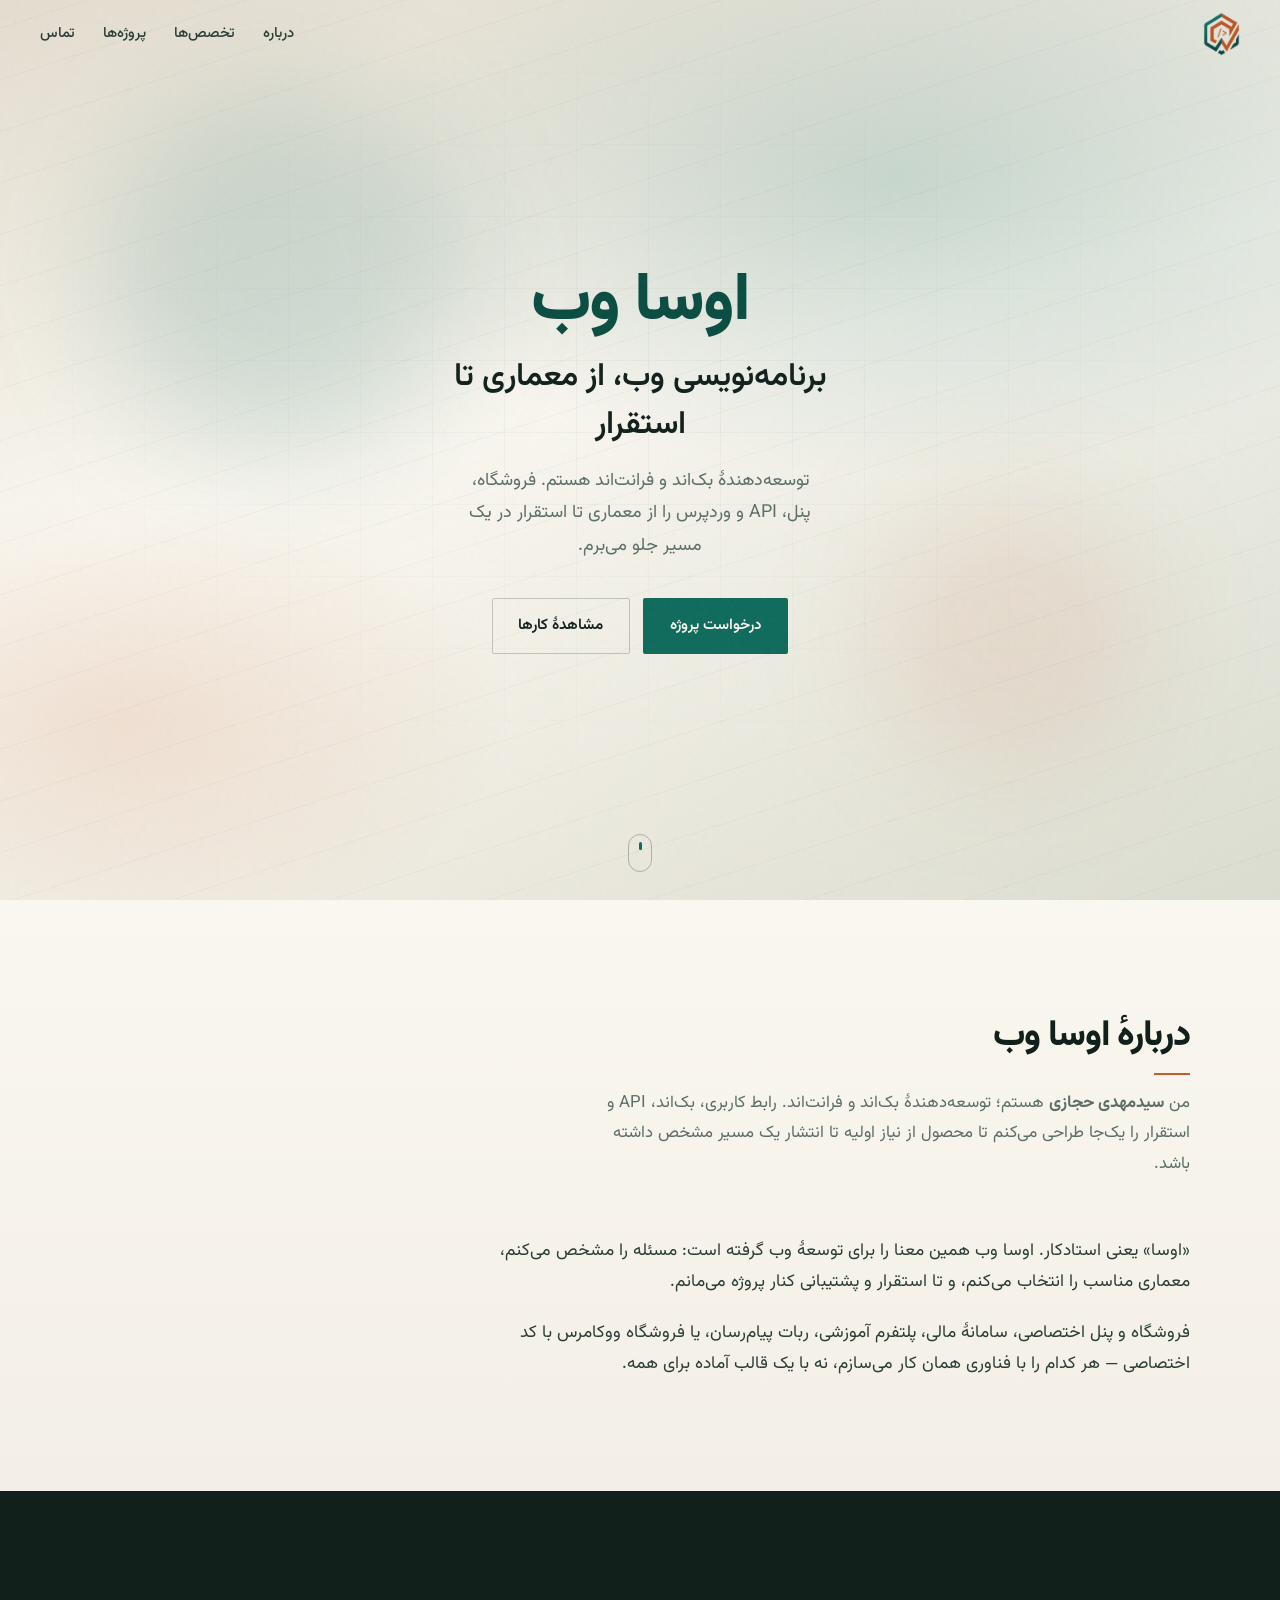
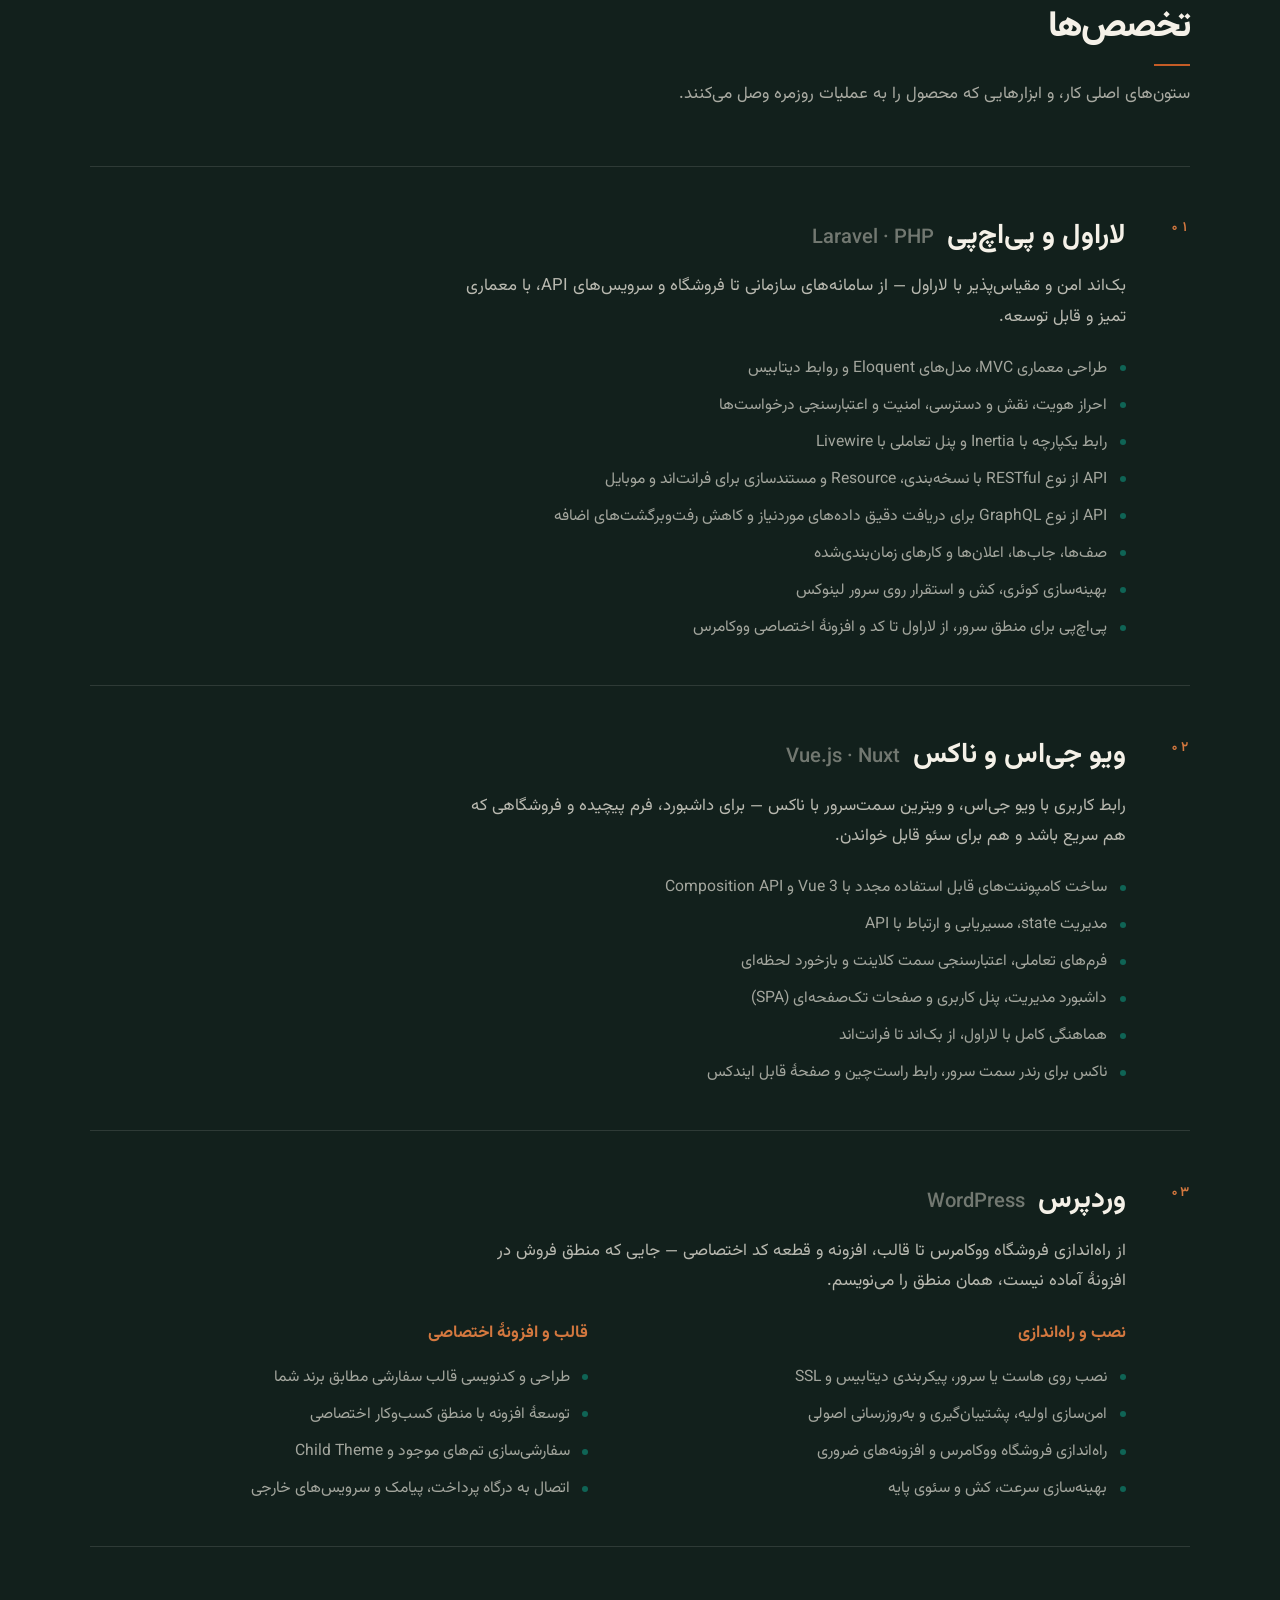
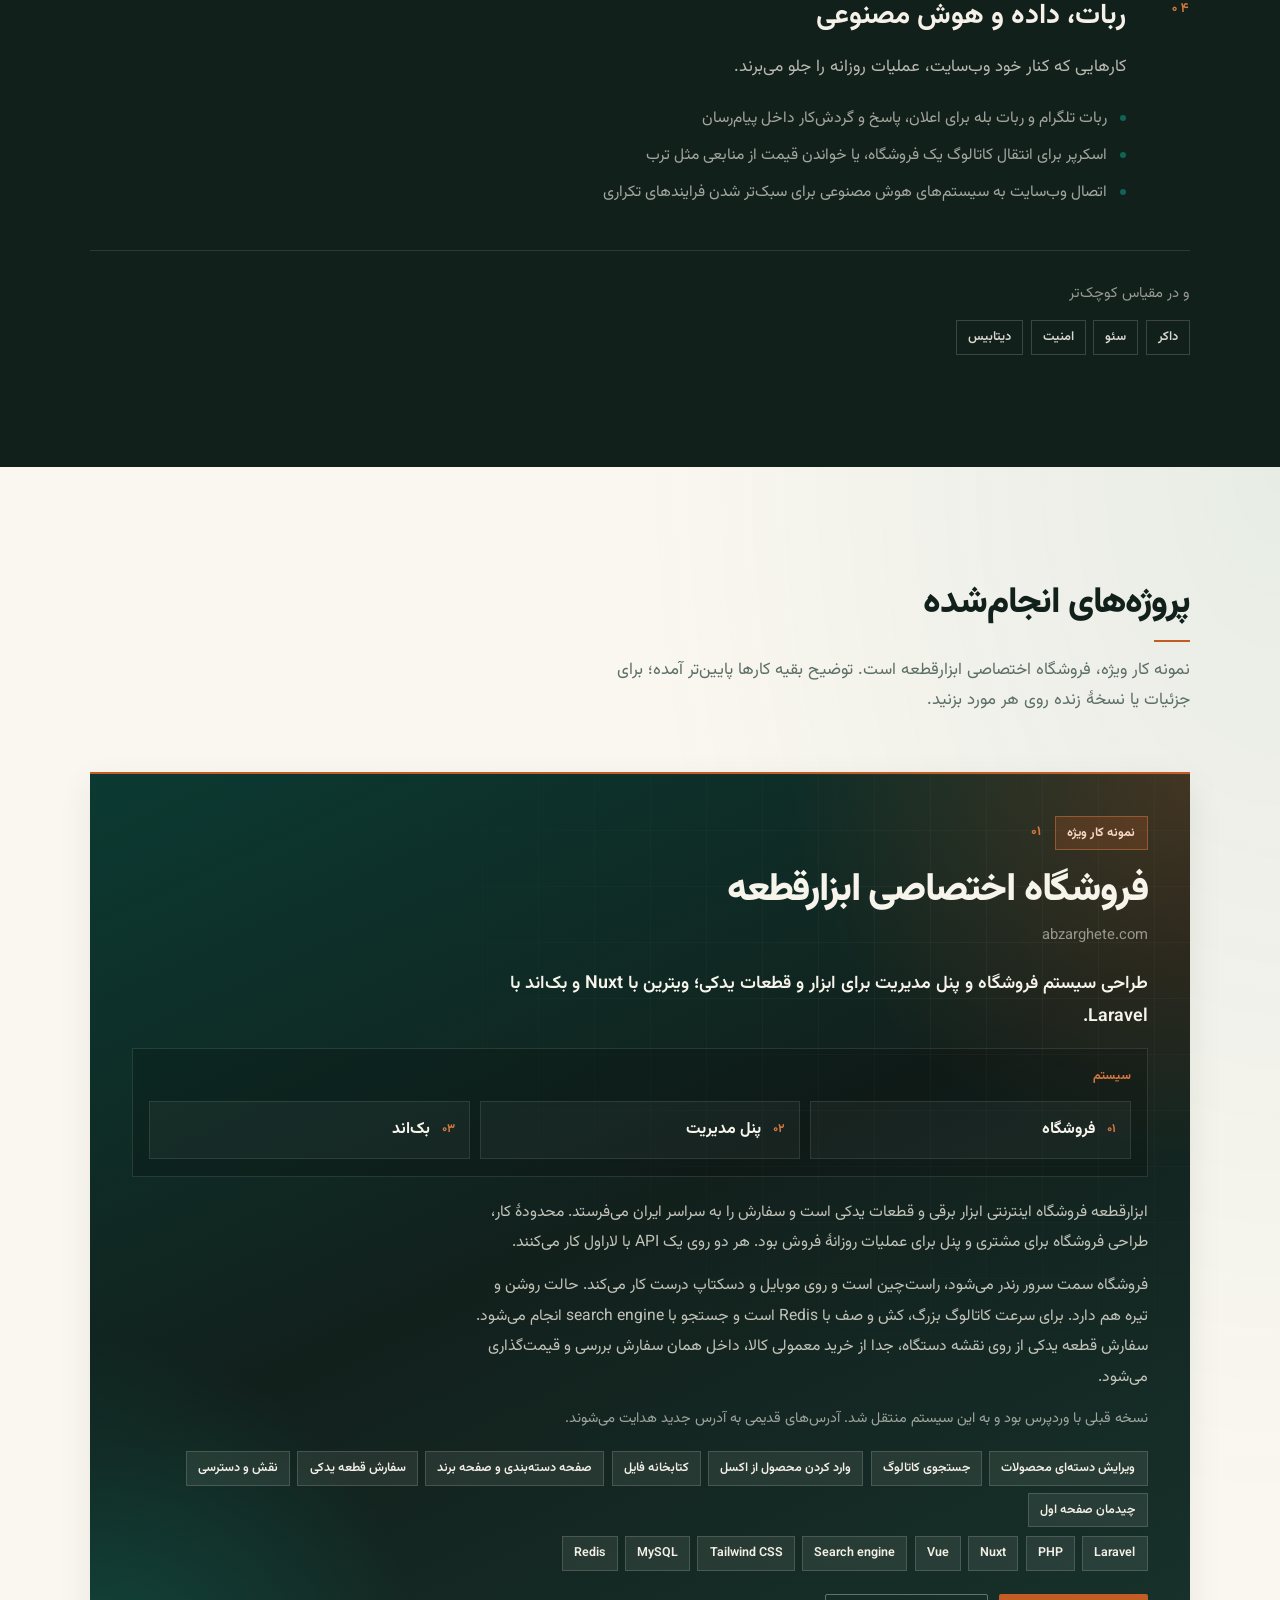
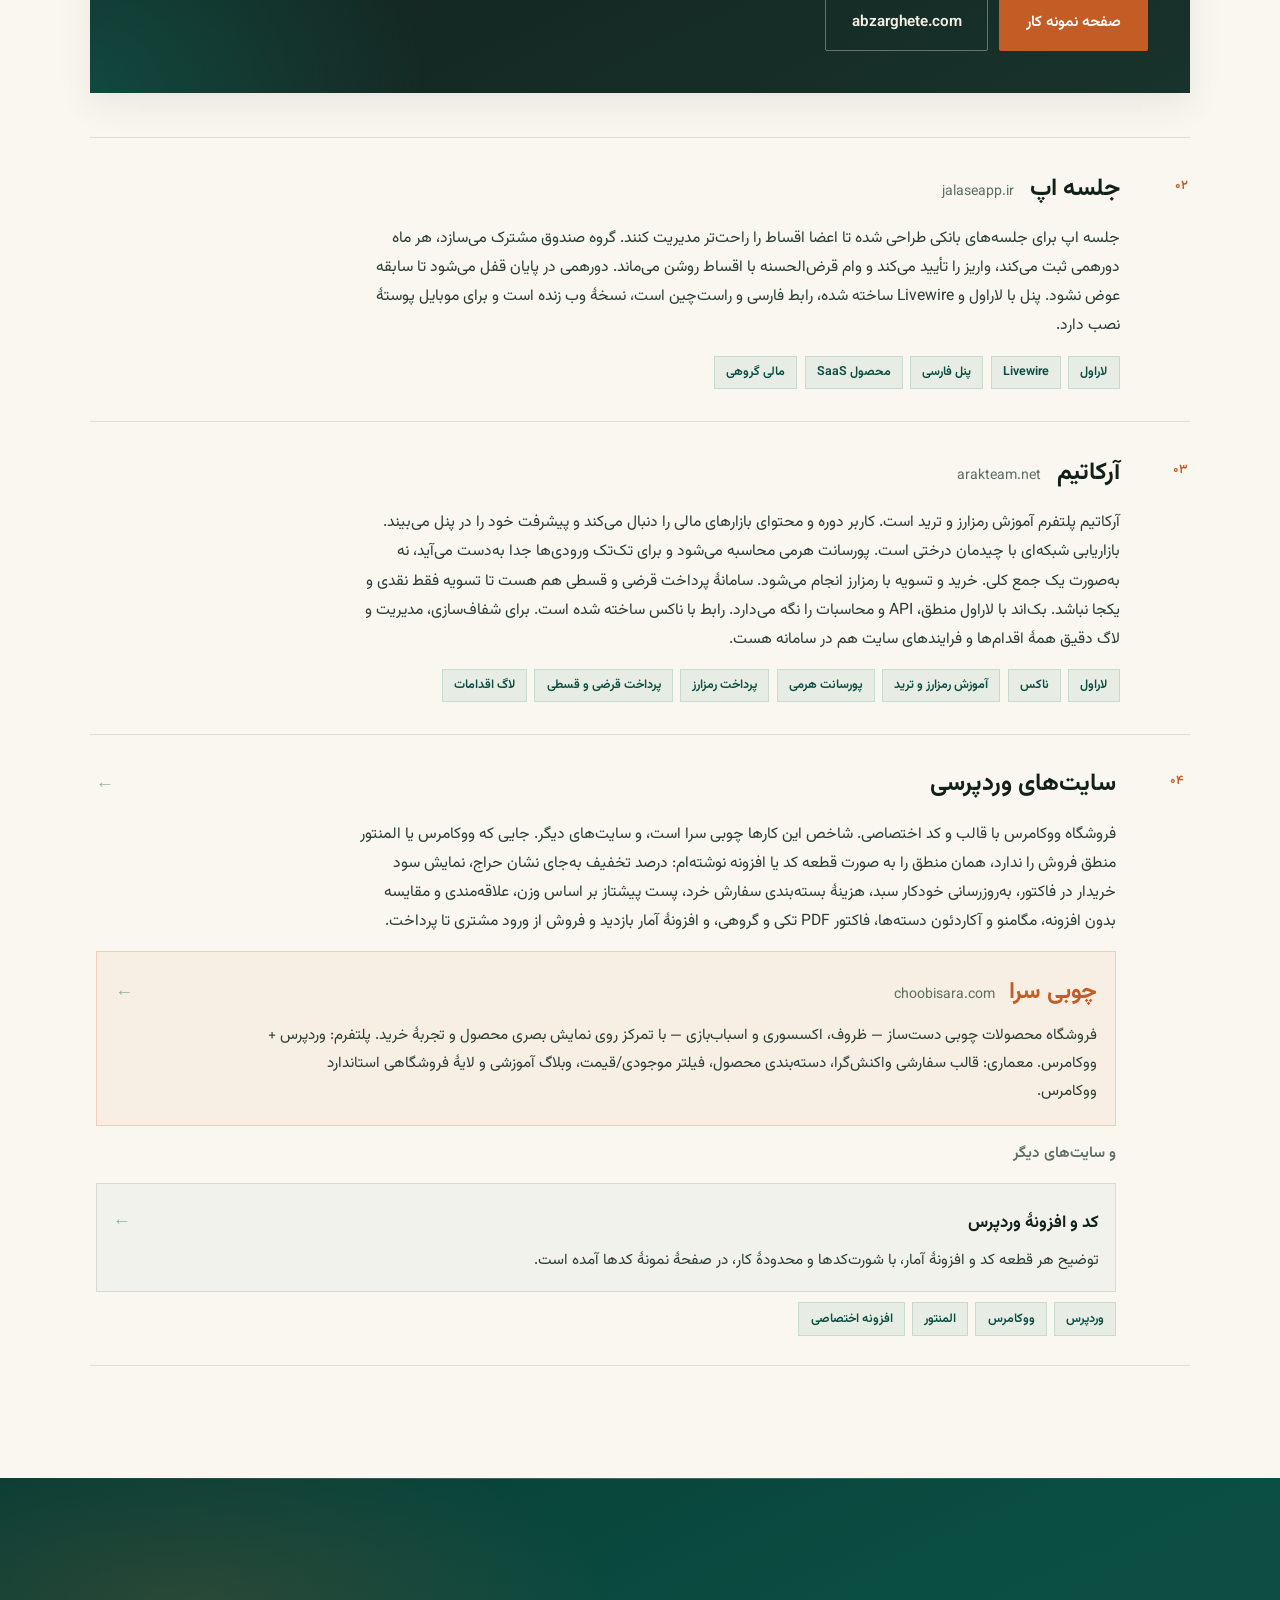
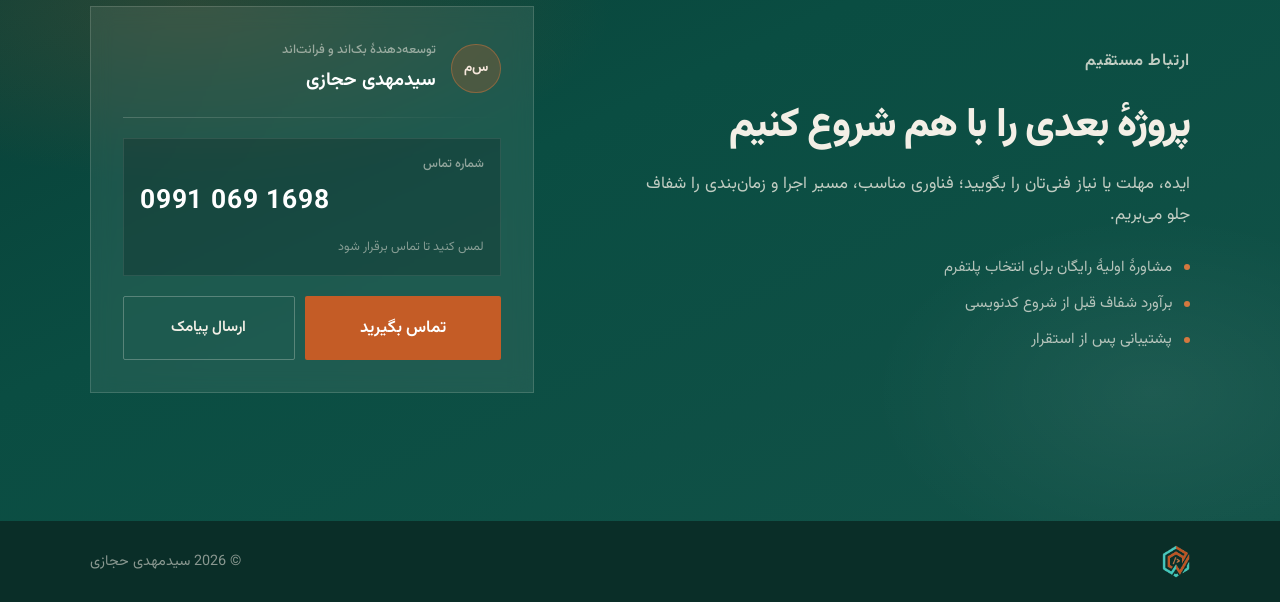
==== index.html @ 052649a7 "Update the portfolio, about page, and SEO for launch. Co-authored-by: Cursor <cursoragent@cursor.com" ====
<!DOCTYPE html>
<html lang="fa" dir="rtl">
<head>
  <meta charset="UTF-8">
  <meta name="viewport" content="width=device-width, initial-scale=1.0">
  <meta name="description" content="سیدمهدی حجازی، توسعه‌دهندهٔ بک‌اند و فرانت‌اند. طراحی فروشگاه، پنل مدیریت، API و وردپرس با لاراول، ویو جی‌اس و ناکس.">
  <meta name="robots" content="index, follow">
  <link rel="canonical" href="https://osaweb.ir/">
  <meta property="og:locale" content="fa_IR">
  <meta property="og:type" content="website">
  <meta property="og:site_name" content="اوسا وب">
  <meta property="og:title" content="اوسا وب | طراحی و برنامه‌نویسی وب">
  <meta property="og:description" content="سیدمهدی حجازی، توسعه‌دهندهٔ بک‌اند و فرانت‌اند. طراحی فروشگاه، پنل مدیریت، API و وردپرس با لاراول، ویو جی‌اس و ناکس.">
  <meta property="og:url" content="https://osaweb.ir/">
  <meta property="og:image" content="https://osaweb.ir/icon-512.png">
  <meta name="twitter:card" content="summary">
  <meta name="theme-color" content="#0f6b5c">
  <title>اوسا وب | طراحی و برنامه‌نویسی وب</title>
  <script type="application/ld+json">
  {
    "@context": "https://schema.org",
    "@graph": [
      {
        "@type": "WebSite",
        "name": "اوسا وب",
        "url": "https://osaweb.ir/",
        "inLanguage": "fa"
      },
      {
        "@type": "Person",
        "name": "سیدمهدی حجازی",
        "url": "https://osaweb.ir/",
        "jobTitle": "توسعه‌دهنده بک‌اند و فرانت‌اند",
        "telephone": "+989910691698",
        "worksFor": {
          "@type": "Organization",
          "name": "اوسا وب",
          "url": "https://osaweb.ir/"
        },
        "knowsAbout": ["Laravel", "PHP", "Vue.js", "Nuxt", "WordPress", "WooCommerce"]
      }
    ]
  }
  </script>
  <link rel="icon" href="/favicon.ico" sizes="48x48">
  <link rel="icon" type="image/png" href="/favicon-48.png" sizes="48x48">
  <link rel="icon" type="image/png" href="/favicon-96.png" sizes="96x96">
  <link rel="apple-touch-icon" href="/apple-touch-icon.png">
  <link rel="manifest" href="/site.webmanifest">
  <link rel="preconnect" href="https://fonts.googleapis.com">
  <link rel="preconnect" href="https://fonts.gstatic.com" crossorigin>
  <link href="https://fonts.googleapis.com/css2?family=Vazirmatn:wght@300;400;500;600;700;800&display=swap" rel="stylesheet">
  <link rel="stylesheet" href="styles.css">
</head>
<body>
  <div class="noise" aria-hidden="true"></div>

  <header class="site-header" id="top">
    <a class="logo" href="#top" aria-label="اوسا وب">
      <img class="logo-img" src="/images/logo.png" alt="" width="354" height="408">
    </a>
    <button class="nav-toggle" type="button" aria-label="منو" aria-expanded="false">
      <span></span><span></span>
    </button>
    <nav class="nav" aria-label="منوی اصلی">
      <a href="#about">درباره</a>
      <a href="#skills">تخصص‌ها</a>
      <a href="#projects">پروژه‌ها</a>
      <a href="#contact">تماس</a>
    </nav>
  </header>

  <main>
    <section class="hero">
      <div class="hero-bg" aria-hidden="true">
        <div class="hero-mesh"></div>
        <div class="hero-grid"></div>
        <div class="hero-orb hero-orb--1"></div>
        <div class="hero-orb hero-orb--2"></div>
      </div>
      <div class="hero-content">
        <p class="brand-mark reveal" data-reveal>اوسا وب</p>
        <h1 class="hero-title reveal" data-reveal>
          برنامه‌نویسی وب، از معماری تا استقرار
        </h1>
        <p class="hero-lead reveal" data-reveal>
          توسعه‌دهندهٔ بک‌اند و فرانت‌اند هستم. فروشگاه، پنل، API و وردپرس را از معماری تا استقرار در یک مسیر جلو می‌برم.
        </p>
        <div class="hero-actions reveal" data-reveal>
          <a class="btn btn-primary" href="#contact">درخواست پروژه</a>
          <a class="btn btn-ghost" href="#projects">مشاهدهٔ کارها</a>
        </div>
      </div>
      <a class="scroll-hint" href="#about" aria-label="اسکرول به پایین">
        <span></span>
      </a>
    </section>

    <section class="section about" id="about">
      <div class="container">
        <div class="section-head reveal" data-reveal>
          <h2>دربارهٔ اوسا وب</h2>
          <p>
            من <strong>سیدمهدی حجازی</strong> هستم؛ توسعه‌دهندهٔ بک‌اند و فرانت‌اند.
            رابط کاربری، بک‌اند، API و استقرار را یک‌جا طراحی می‌کنم تا محصول از نیاز اولیه تا انتشار یک مسیر مشخص داشته باشد.
          </p>
        </div>
        <div class="about-body reveal" data-reveal>
          <p>
            «اوسا» یعنی استادکار. اوسا وب همین معنا را برای توسعهٔ وب گرفته است:
            مسئله را مشخص می‌کنم، معماری مناسب را انتخاب می‌کنم، و تا استقرار و پشتیبانی کنار پروژه می‌مانم.
          </p>
          <p>
            فروشگاه و پنل اختصاصی، سامانهٔ مالی، پلتفرم آموزشی، ربات پیام‌رسان، یا فروشگاه ووکامرس با کد اختصاصی —
            هر کدام را با فناوری همان کار می‌سازم، نه با یک قالب آماده برای همه.
          </p>
        </div>
      </div>
    </section>

    <section class="section skills" id="skills">
      <div class="container">
        <div class="section-head reveal" data-reveal>
          <h2>تخصص‌ها</h2>
          <p>ستون‌های اصلی کار، و ابزارهایی که محصول را به عملیات روزمره وصل می‌کنند.</p>
        </div>

        <article class="skill reveal" data-reveal>
          <div class="skill-index">۰۱</div>
          <div class="skill-content">
            <h3>لاراول و پی‌اچ‌پی <span lang="en">Laravel · PHP</span></h3>
            <p class="skill-lead">
              بک‌اند امن و مقیاس‌پذیر با لاراول — از سامانه‌های سازمانی تا فروشگاه و سرویس‌های API، با معماری تمیز و قابل توسعه.
            </p>
            <ul class="skill-list">
              <li>طراحی معماری MVC، مدل‌های Eloquent و روابط دیتابیس</li>
              <li>احراز هویت، نقش و دسترسی، امنیت و اعتبارسنجی درخواست‌ها</li>
              <li>رابط یکپارچه با <span lang="en">Inertia</span> و پنل تعاملی با <span lang="en">Livewire</span></li>
              <li>API از نوع <span lang="en">RESTful</span> با نسخه‌بندی، Resource و مستندسازی برای فرانت‌اند و موبایل</li>
              <li>API از نوع <span lang="en">GraphQL</span> برای دریافت دقیق داده‌های موردنیاز و کاهش رفت‌وبرگشت‌های اضافه</li>
              <li>صف‌ها، جاب‌ها، اعلان‌ها و کارهای زمان‌بندی‌شده</li>
              <li>بهینه‌سازی کوئری، کش و استقرار روی سرور لینوکس</li>
              <li>پی‌اچ‌پی برای منطق سرور، از لاراول تا کد و افزونهٔ اختصاصی ووکامرس</li>
            </ul>
          </div>
        </article>

        <article class="skill reveal" data-reveal>
          <div class="skill-index">۰۲</div>
          <div class="skill-content">
            <h3>ویو جی‌اس و ناکس <span lang="en">Vue.js · Nuxt</span></h3>
            <p class="skill-lead">
              رابط کاربری با ویو جی‌اس، و ویترین سمت‌سرور با ناکس — برای داشبورد، فرم پیچیده و فروشگاهی که هم سریع باشد و هم برای سئو قابل خواندن.
            </p>
            <ul class="skill-list">
              <li>ساخت کامپوننت‌های قابل استفاده مجدد با Vue 3 و Composition API</li>
              <li>مدیریت state، مسیریابی و ارتباط با API</li>
              <li>فرم‌های تعاملی، اعتبارسنجی سمت کلاینت و بازخورد لحظه‌ای</li>
              <li>داشبورد مدیریت، پنل کاربری و صفحات تک‌صفحه‌ای (SPA)</li>
              <li>هماهنگی کامل با لاراول، از بک‌اند تا فرانت‌اند</li>
              <li>ناکس برای رندر سمت سرور، رابط راست‌چین و صفحهٔ قابل ایندکس</li>
            </ul>
          </div>
        </article>

        <article class="skill reveal" data-reveal>
          <div class="skill-index">۰۳</div>
          <div class="skill-content">
            <h3>وردپرس <span lang="en">WordPress</span></h3>
            <p class="skill-lead">
              از راه‌اندازی فروشگاه ووکامرس تا قالب، افزونه و قطعه کد اختصاصی — جایی که منطق فروش در افزونهٔ آماده نیست، همان منطق را می‌نویسم.
            </p>
            <div class="wp-grid">
              <div>
                <h4>نصب و راه‌اندازی</h4>
                <ul class="skill-list">
                  <li>نصب روی هاست یا سرور، پیکربندی دیتابیس و SSL</li>
                  <li>امن‌سازی اولیه، پشتیبان‌گیری و به‌روزرسانی اصولی</li>
                  <li>راه‌اندازی فروشگاه ووکامرس و افزونه‌های ضروری</li>
                  <li>بهینه‌سازی سرعت، کش و سئوی پایه</li>
                </ul>
              </div>
              <div>
                <h4>قالب و افزونهٔ اختصاصی</h4>
                <ul class="skill-list">
                  <li>طراحی و کدنویسی قالب سفارشی مطابق برند شما</li>
                  <li>توسعهٔ افزونه با منطق کسب‌وکار اختصاصی</li>
                  <li>سفارشی‌سازی تم‌های موجود و Child Theme</li>
                  <li>اتصال به درگاه پرداخت، پیامک و سرویس‌های خارجی</li>
                </ul>
              </div>
            </div>
          </div>
        </article>

        <article class="skill reveal" data-reveal>
          <div class="skill-index">۰۴</div>
          <div class="skill-content">
            <h3>ربات، داده و هوش مصنوعی</h3>
            <p class="skill-lead">
              کارهایی که کنار خود وب‌سایت، عملیات روزانه را جلو می‌برند.
            </p>
            <ul class="skill-list">
              <li>ربات تلگرام و ربات بله برای اعلان، پاسخ و گردش‌کار داخل پیام‌رسان</li>
              <li>اسکرپر برای انتقال کاتالوگ یک فروشگاه، یا خواندن قیمت از منابعی مثل ترب</li>
              <li>اتصال وب‌سایت به سیستم‌های هوش مصنوعی برای سبک‌تر شدن فرایندهای تکراری</li>
            </ul>
          </div>
        </article>

        <div class="skill-fine reveal" data-reveal>
          <p>و در مقیاس کوچک‌تر</p>
          <ul>
            <li>داکر</li>
            <li>سئو</li>
            <li>امنیت</li>
            <li>دیتابیس</li>
          </ul>
        </div>
      </div>
    </section>

    <section class="section projects" id="projects">
      <div class="container">
        <div class="section-head reveal" data-reveal>
          <h2>پروژه‌های انجام‌شده</h2>
          <p>نمونه کار ویژه، فروشگاه اختصاصی ابزارقطعه است. توضیح بقیه کارها پایین‌تر آمده؛ برای جزئیات یا نسخهٔ زنده روی هر مورد بزنید.</p>
        </div>

        <article class="showcase reveal" data-reveal>
          <div class="showcase-glow" aria-hidden="true"></div>
          <div class="showcase-layout">
            <div class="showcase-copy">
              <div class="showcase-kicker">
                <span class="showcase-badge">نمونه کار ویژه</span>
                <span class="showcase-index">۰۱</span>
              </div>
              <h3 class="showcase-title">فروشگاه اختصاصی ابزارقطعه</h3>
              <p class="showcase-domain" lang="en">abzarghete.com</p>
              <p class="showcase-summary">طراحی سیستم فروشگاه و پنل مدیریت برای ابزار و قطعات یدکی؛ ویترین با Nuxt و بک‌اند با Laravel.</p>
              <aside class="showcase-parts">
                <p class="showcase-parts-label">سیستم</p>
                <ol>
                  <li>
                    <span>۰۱</span>
                    <strong>فروشگاه</strong>
                  </li>
                  <li>
                    <span>۰۲</span>
                    <strong>پنل مدیریت</strong>
                  </li>
                  <li>
                    <span>۰۳</span>
                    <strong>بک‌اند</strong>
                  </li>
                </ol>
              </aside>
              <p class="showcase-text">ابزارقطعه فروشگاه اینترنتی ابزار برقی و قطعات یدکی است و سفارش را به سراسر ایران می‌فرستد. محدودهٔ کار، طراحی فروشگاه برای مشتری و پنل برای عملیات روزانهٔ فروش بود. هر دو روی یک API با لاراول کار می‌کنند.</p>
              <p class="showcase-text">فروشگاه سمت سرور رندر می‌شود، راست‌چین است و روی موبایل و دسکتاپ درست کار می‌کند. حالت روشن و تیره هم دارد. برای سرعت کاتالوگ بزرگ، کش و صف با Redis است و جستجو با search engine انجام می‌شود. سفارش قطعه یدکی از روی نقشه دستگاه، جدا از خرید معمولی کالا، داخل همان سفارش بررسی و قیمت‌گذاری می‌شود.</p>
              <p class="showcase-note">نسخه قبلی با وردپرس بود و به این سیستم منتقل شد. آدرس‌های قدیمی به آدرس جدید هدایت می‌شوند.</p>
              <ul class="showcase-tags" aria-label="قابلیت‌ها">
                <li>ویرایش دسته‌ای محصولات</li>
                <li>جستجوی کاتالوگ</li>
                <li>وارد کردن محصول از اکسل</li>
                <li>کتابخانه فایل</li>
                <li>صفحه دسته‌بندی و صفحه برند</li>
                <li>سفارش قطعه یدکی</li>
                <li>نقش و دسترسی</li>
                <li>چیدمان صفحه اول</li>
              </ul>
              <ul class="showcase-tags" aria-label="تکنولوژی‌ها">
                <li lang="en">Laravel</li>
                <li lang="en">PHP</li>
                <li lang="en">Nuxt</li>
                <li lang="en">Vue</li>
                <li lang="en">Search engine</li>
                <li lang="en">Tailwind CSS</li>
                <li lang="en">MySQL</li>
                <li lang="en">Redis</li>
              </ul>
              <div class="showcase-actions">
                <a class="btn btn-primary" href="/works/abzarghete/">صفحه نمونه کار</a>
                <a class="btn btn-on-dark" href="https://abzarghete.com" target="_blank" rel="noopener noreferrer">abzarghete.com</a>
              </div>
            </div>
          </div>
        </article>

        <ul class="project-list">
          <li class="project reveal" data-reveal>
            <a class="project-link" href="/works/jalase-app/">
              <div class="project-top">
                <span class="project-num">۰۲</span>
                <div class="project-heading">
                  <span class="project-name">جلسه اپ</span>
                  <span class="project-domain" lang="en">jalaseapp.ir</span>
                </div>
                <span class="project-arrow" aria-hidden="true">←</span>
              </div>
              <p class="project-desc">
                جلسه اپ برای جلسه‌های بانکی طراحی شده تا اعضا اقساط را راحت‌تر مدیریت کنند. گروه صندوق مشترک می‌سازد، هر ماه دورهمی ثبت می‌کند، واریز را تأیید می‌کند و وام قرض‌الحسنه با اقساط روشن می‌ماند. دورهمی در پایان قفل می‌شود تا سابقه عوض نشود.
                پنل با لاراول و Livewire ساخته شده، رابط فارسی و راست‌چین است، نسخهٔ وب زنده است و برای موبایل پوستهٔ نصب دارد.
              </p>
              <ul class="project-tags">
                <li>لاراول</li>
                <li>Livewire</li>
                <li>پنل فارسی</li>
                <li>محصول SaaS</li>
                <li>مالی گروهی</li>
              </ul>
            </a>
          </li>
          <li class="project reveal" data-reveal>
            <a class="project-link" href="https://arakteam.net" target="_blank" rel="noopener noreferrer">
              <div class="project-top">
                <span class="project-num">۰۳</span>
                <div class="project-heading">
                  <span class="project-name">آرکاتیم</span>
                  <span class="project-domain" lang="en">arakteam.net</span>
                </div>
                <span class="project-arrow" aria-hidden="true">←</span>
              </div>
              <p class="project-desc">
                آرکاتیم پلتفرم آموزش رمز‌ارز و ترید است. کاربر دوره و محتوای بازارهای مالی را دنبال می‌کند و پیشرفت خود را در پنل می‌بیند.
                بازاریابی شبکه‌ای با چیدمان درختی است. پورسانت هرمی محاسبه می‌شود و برای تک‌تک ورودی‌ها جدا به‌دست می‌آید، نه به‌صورت یک جمع کلی. خرید و تسویه با رمزارز انجام می‌شود. سامانهٔ پرداخت قرضی و قسطی هم هست تا تسویه فقط نقدی و یکجا نباشد.
                بک‌اند با لاراول منطق، API و محاسبات را نگه می‌دارد. رابط با ناکس ساخته شده است. برای شفاف‌سازی، مدیریت و لاگ دقیق همهٔ اقدام‌ها و فرایندهای سایت هم در سامانه هست.
              </p>
              <ul class="project-tags">
                <li>لاراول</li>
                <li>ناکس</li>
                <li>آموزش رمزارز و ترید</li>
                <li>پورسانت هرمی</li>
                <li>پرداخت رمزارز</li>
                <li>پرداخت قرضی و قسطی</li>
                <li>لاگ اقدامات</li>
              </ul>
            </a>
          </li>
          <li class="project reveal" data-reveal>
            <div class="project-group">
              <a class="project-group-link" href="/works/wordpress/">
                <div class="project-top">
                  <span class="project-num">۰۴</span>
                  <div class="project-heading">
                    <span class="project-name">سایت‌های وردپرسی</span>
                  </div>
                  <span class="project-arrow" aria-hidden="true">←</span>
                </div>
              </a>
              <p class="project-desc">
                فروشگاه ووکامرس با قالب و کد اختصاصی. شاخص این کارها چوبی سرا است، و سایت‌های دیگر.
                جایی که ووکامرس یا المنتور منطق فروش را ندارد، همان منطق را به صورت قطعه کد یا افزونه نوشته‌ام: درصد تخفیف به‌جای نشان حراج، نمایش سود خریدار در فاکتور، به‌روزرسانی خودکار سبد، هزینهٔ بسته‌بندی سفارش خرد، پست پیشتاز بر اساس وزن، علاقه‌مندی و مقایسه بدون افزونه، مگامنو و آکاردئون دسته‌ها، فاکتور PDF تکی و گروهی، و افزونهٔ آمار بازدید و فروش از ورود مشتری تا پرداخت.
              </p>
              <a class="project-site project-site--lead" href="https://choobisara.com" target="_blank" rel="noopener noreferrer">
                <div class="project-site-head">
                  <span class="project-site-name">چوبی سرا</span>
                  <span class="project-domain" lang="en">choobisara.com</span>
                  <span class="project-arrow" aria-hidden="true">←</span>
                </div>
                <p class="project-site-desc">
                  فروشگاه محصولات چوبی دست‌ساز — ظروف، اکسسوری و اسباب‌بازی — با تمرکز روی نمایش بصری محصول و تجربهٔ خرید.
                  پلتفرم: وردپرس + ووکامرس. معماری: قالب سفارشی واکنش‌گرا، دسته‌بندی محصول، فیلتر موجودی/قیمت، وبلاگ آموزشی و لایهٔ فروشگاهی استاندارد ووکامرس.
                </p>
              </a>
              <p class="project-others">و سایت‌های دیگر</p>
              <a class="project-site" href="/works/wordpress/">
                <div class="project-site-head">
                  <span class="project-site-name">کد و افزونهٔ وردپرس</span>
                  <span class="project-arrow" aria-hidden="true">←</span>
                </div>
                <p class="project-site-desc">
                  توضیح هر قطعه کد و افزونهٔ آمار، با شورت‌کدها و محدودهٔ کار، در صفحهٔ نمونهٔ کدها آمده است.
                </p>
              </a>
              <ul class="project-tags">
                <li>وردپرس</li>
                <li>ووکامرس</li>
                <li>المنتور</li>
                <li>افزونه اختصاصی</li>
              </ul>
            </div>
          </li>
        </ul>
      </div>
    </section>

    <section class="section contact" id="contact">
      <div class="contact-bg" aria-hidden="true">
        <div class="contact-line"></div>
      </div>
      <div class="container">
        <div class="contact-layout reveal" data-reveal>
          <div class="contact-copy">
            <p class="contact-eyebrow">ارتباط مستقیم</p>
            <h2>پروژهٔ بعدی را با هم شروع کنیم</h2>
            <p>
              ایده، مهلت یا نیاز فنی‌تان را بگویید؛ فناوری مناسب، مسیر اجرا و زمان‌بندی را شفاف جلو می‌بریم.
            </p>
            <ul class="contact-points">
              <li>مشاورهٔ اولیهٔ رایگان برای انتخاب پلتفرم</li>
              <li>برآورد شفاف قبل از شروع کدنویسی</li>
              <li>پشتیبانی پس از استقرار</li>
            </ul>
          </div>
          <aside class="contact-card">
            <div class="contact-person">
              <span class="contact-avatar" aria-hidden="true">س‌م</span>
              <div>
                <span class="contact-label">توسعه‌دهندهٔ بک‌اند و فرانت‌اند</span>
                <strong>سیدمهدی حجازی</strong>
              </div>
            </div>
            <div class="contact-divider"></div>
            <a class="contact-phone-block" href="tel:09910691698">
              <span class="contact-label">شماره تماس</span>
              <span class="contact-phone" dir="ltr">0991&nbsp;069&nbsp;1698</span>
              <span class="contact-phone-hint">لمس کنید تا تماس برقرار شود</span>
            </a>
            <div class="contact-actions">
              <a class="btn btn-primary btn-lg" href="tel:09910691698">تماس بگیرید</a>
              <a class="btn btn-contact-ghost" href="sms:09910691698">ارسال پیامک</a>
            </div>
          </aside>
        </div>
      </div>
    </section>
  </main>

  <footer class="site-footer">
    <div class="container footer-inner">
      <span class="footer-brand"><img src="/images/logo-on-dark.png" alt="اوسا وب" width="354" height="408"></span>
      <span class="footer-copy">© <span id="year"></span> سیدمهدی حجازی</span>
    </div>
  </footer>

  <script src="script.js"></script>
</body>
</html>
---- styles.css ----
/* اوسا وب — palette: ink + teal craft + warm stone */
:root {
  --ink: #12201c;
  --ink-soft: #2a3d36;
  --muted: #5c6f67;
  --stone: #f3efe6;
  --stone-2: #e8e2d4;
  --paper: #faf7f0;
  --teal: #0f6b5c;
  --teal-deep: #0a4d42;
  --copper: #c45c26;
  --copper-soft: #d4783f;
  --line: rgba(18, 32, 28, 0.12);
  --radius: 2px;
  --font: "Vazirmatn", Tahoma, sans-serif;
  --ease: cubic-bezier(0.22, 1, 0.36, 1);
  --header-h: 4.25rem;
}

*,
*::before,
*::after {
  box-sizing: border-box;
  margin: 0;
  padding: 0;
}

html {
  scroll-behavior: smooth;
}

body {
  font-family: var(--font);
  background: var(--paper);
  color: var(--ink);
  line-height: 1.8;
  font-size: 1.05rem;
  overflow-x: hidden;
  -webkit-font-smoothing: antialiased;
}

img {
  max-width: 100%;
  display: block;
}

a {
  color: inherit;
  text-decoration: none;
}

ul {
  list-style: none;
}

strong {
  font-weight: 700;
}

.noise {
  pointer-events: none;
  position: fixed;
  inset: 0;
  z-index: 1000;
  opacity: 0.035;
  background-image: url("data:image/svg+xml,%3Csvg viewBox='0 0 200 200' xmlns='http://www.w3.org/2000/svg'%3E%3Cfilter id='n'%3E%3CfeTurbulence type='fractalNoise' baseFrequency='0.85' numOctaves='4' stitchTiles='stitch'/%3E%3C/filter%3E%3Crect width='100%25' height='100%25' filter='url(%23n)'/%3E%3C/svg%3E");
}

.container {
  width: min(1100px, calc(100% - 2.5rem));
  margin-inline: auto;
}

/* Header */
.site-header {
  position: fixed;
  top: 0;
  inset-inline: 0;
  z-index: 100;
  height: var(--header-h);
  display: flex;
  align-items: center;
  justify-content: space-between;
  padding-inline: clamp(1.25rem, 4vw, 2.5rem);
  transition: background 0.35s var(--ease), backdrop-filter 0.35s var(--ease), box-shadow 0.35s var(--ease);
}

.site-header.is-scrolled {
  background: rgba(250, 247, 240, 0.88);
  backdrop-filter: blur(12px);
  box-shadow: 0 1px 0 var(--line);
}

.logo {
  display: inline-flex;
  align-items: center;
  line-height: 0;
  color: var(--ink);
}

.logo-img {
  display: block;
  height: 2.7rem;
  width: calc(2.7rem * 354 / 408);
  max-width: none;
}

.logo-img--on-dark {
  display: none;
}

.work-flagship .site-header:not(.is-scrolled) .logo-img--on-light {
  display: none;
}

.work-flagship .site-header:not(.is-scrolled) .logo-img--on-dark {
  display: block;
}

.nav {
  display: flex;
  gap: 1.75rem;
  align-items: center;
}

.nav a {
  font-size: 0.92rem;
  font-weight: 500;
  color: var(--ink-soft);
  position: relative;
  transition: color 0.25s var(--ease);
}

.nav a::after {
  content: "";
  position: absolute;
  inset-inline: 0;
  bottom: -0.2rem;
  height: 2px;
  background: var(--copper);
  transform: scaleX(0);
  transform-origin: right;
  transition: transform 0.3s var(--ease);
}

.nav a:hover {
  color: var(--ink);
}

.nav a:hover::after {
  transform: scaleX(1);
}

.nav-toggle {
  display: none;
  width: 2.5rem;
  height: 2.5rem;
  border: 0;
  background: transparent;
  cursor: pointer;
  flex-direction: column;
  justify-content: center;
  gap: 0.4rem;
}

.nav-toggle span {
  display: block;
  height: 2px;
  width: 1.35rem;
  background: var(--ink);
  transition: transform 0.3s var(--ease), opacity 0.3s;
}

.nav-toggle[aria-expanded="true"] span:first-child {
  transform: translateY(5px) rotate(-45deg);
}

.nav-toggle[aria-expanded="true"] span:last-child {
  transform: translateY(-5px) rotate(45deg);
}

/* Hero */
.hero {
  position: relative;
  min-height: 100vh;
  min-height: 100dvh;
  display: flex;
  align-items: center;
  justify-content: center;
  padding: calc(var(--header-h) + 2rem) 1.5rem 5rem;
  overflow: hidden;
  background:
    radial-gradient(ellipse 80% 60% at 70% 20%, rgba(15, 107, 92, 0.18), transparent 55%),
    radial-gradient(ellipse 60% 50% at 10% 80%, rgba(196, 92, 38, 0.12), transparent 50%),
    linear-gradient(165deg, #e4ddd0 0%, var(--paper) 45%, #ebe6da 100%);
}

.hero-bg {
  position: absolute;
  inset: 0;
  pointer-events: none;
}

.hero-mesh {
  position: absolute;
  inset: 0;
  background:
    linear-gradient(120deg, transparent 40%, rgba(15, 107, 92, 0.07) 100%),
    repeating-linear-gradient(
      -18deg,
      transparent,
      transparent 48px,
      rgba(18, 32, 28, 0.03) 48px,
      rgba(18, 32, 28, 0.03) 49px
    );
}

.hero-grid {
  position: absolute;
  inset: 0;
  background-image:
    linear-gradient(rgba(18, 32, 28, 0.04) 1px, transparent 1px),
    linear-gradient(90deg, rgba(18, 32, 28, 0.04) 1px, transparent 1px);
  background-size: 72px 72px;
  mask-image: radial-gradient(ellipse 70% 60% at 50% 45%, black, transparent 75%);
}

.hero-orb {
  position: absolute;
  border-radius: 50%;
  filter: blur(60px);
  animation: drift 14s ease-in-out infinite alternate;
}

.hero-orb--1 {
  width: min(42vw, 360px);
  height: min(42vw, 360px);
  top: 10%;
  left: 8%;
  background: rgba(15, 107, 92, 0.16);
}

.hero-orb--2 {
  width: min(34vw, 280px);
  height: min(34vw, 280px);
  bottom: 14%;
  right: 10%;
  background: rgba(196, 92, 38, 0.1);
  animation-delay: -4s;
  animation-duration: 18s;
}

@keyframes drift {
  from {
    transform: translate(0, 0) scale(1);
  }
  to {
    transform: translate(24px, -30px) scale(1.08);
  }
}

.hero-content {
  position: relative;
  z-index: 1;
  width: min(760px, 100%);
  text-align: center;
}

.brand-mark {
  font-size: clamp(2.4rem, 7vw, 4.2rem);
  font-weight: 800;
  line-height: 1.1;
  letter-spacing: -0.03em;
  color: var(--teal-deep);
  margin-bottom: 0.85rem;
}

.hero-title {
  font-size: clamp(1.45rem, 3vw, 2rem);
  font-weight: 600;
  line-height: 1.5;
  color: var(--ink);
  margin-bottom: 1rem;
  max-width: 24ch;
  margin-inline: auto;
}

.hero-lead {
  font-size: clamp(0.98rem, 2vw, 1.12rem);
  color: var(--muted);
  max-width: 36ch;
  margin-inline: auto;
  margin-bottom: 2.25rem;
  font-weight: 400;
}

.hero-actions {
  display: flex;
  flex-wrap: wrap;
  gap: 0.85rem;
  justify-content: center;
}

.btn {
  display: inline-flex;
  align-items: center;
  justify-content: center;
  padding: 0.85rem 1.6rem;
  font-family: inherit;
  font-size: 0.95rem;
  font-weight: 600;
  border-radius: var(--radius);
  border: 1.5px solid transparent;
  transition: transform 0.25s var(--ease), background 0.25s var(--ease), color 0.25s var(--ease), border-color 0.25s var(--ease);
}

.btn:hover {
  transform: none;
}

.btn-primary {
  background: var(--teal);
  color: #f7f4ec;
}

.btn-primary:hover {
  background: var(--teal-deep);
}

.btn-ghost {
  background: transparent;
  border-color: rgba(18, 32, 28, 0.22);
  color: var(--ink);
}

.btn-ghost:hover {
  border-color: var(--ink);
  background: rgba(18, 32, 28, 0.04);
}

.btn-lg {
  padding: 1rem 2rem;
  font-size: 1.05rem;
}

.scroll-hint {
  position: absolute;
  bottom: 1.75rem;
  left: 50%;
  transform: translateX(-50%);
  width: 1.5rem;
  height: 2.4rem;
  border: 1.5px solid rgba(18, 32, 28, 0.28);
  border-radius: 999px;
  display: flex;
  justify-content: center;
  padding-top: 0.45rem;
}

.scroll-hint span {
  width: 3px;
  height: 8px;
  border-radius: 2px;
  background: var(--teal);
  animation: scroll-dot 1.6s var(--ease) infinite;
}

@keyframes scroll-dot {
  0% {
    opacity: 1;
    transform: translateY(0);
  }
  100% {
    opacity: 0;
    transform: translateY(10px);
  }
}

/* Sections */
.section {
  padding: clamp(4.5rem, 10vw, 7rem) 0;
}

.section-head {
  max-width: 38rem;
  margin-bottom: clamp(2.5rem, 5vw, 3.5rem);
}

.section-head h2 {
  font-size: clamp(1.7rem, 3.4vw, 2.25rem);
  font-weight: 800;
  letter-spacing: -0.03em;
  line-height: 1.35;
  margin-bottom: 0.85rem;
  color: var(--ink);
}

.section-head h2::after {
  content: "";
  display: block;
  width: 2.25rem;
  height: 2px;
  margin-top: 0.75rem;
  background: var(--copper);
}

.section-head p {
  color: var(--muted);
  font-size: 1.05rem;
}

.about {
  background:
    linear-gradient(180deg, var(--paper) 0%, var(--stone) 100%);
}

.about-body {
  display: grid;
  gap: 1.25rem;
  max-width: 46rem;
  color: var(--ink-soft);
  font-size: 1.08rem;
}

.about-body strong {
  color: var(--ink);
}

/* Skills */
.skills {
  background: var(--ink);
  color: #e8e4da;
}

.skills .section-head h2 {
  color: #f5f1e8;
}

.skills .section-head p {
  color: rgba(232, 228, 218, 0.7);
}

.skill {
  display: grid;
  grid-template-columns: auto 1fr;
  gap: clamp(1.25rem, 4vw, 2.75rem);
  padding: clamp(2rem, 4vw, 2.75rem) 0;
  border-top: 1px solid rgba(245, 241, 232, 0.12);
}

.skill:last-of-type {
  border-bottom: 1px solid rgba(245, 241, 232, 0.12);
}

.skill-fine {
  margin-top: 0.5rem;
  padding-top: 1.35rem;
}

.skill-fine p {
  margin-bottom: 0.8rem;
  font-size: 0.92rem;
  color: rgba(232, 228, 218, 0.62);
}

.skill-fine ul {
  display: flex;
  flex-wrap: wrap;
  gap: 0.45rem;
}

.skill-fine li {
  font-size: 0.8rem;
  font-weight: 600;
  color: rgba(245, 241, 232, 0.88);
  border: 1px solid rgba(245, 241, 232, 0.18);
  padding: 0.32rem 0.7rem;
}

.skill-index {
  font-size: 0.85rem;
  font-weight: 600;
  letter-spacing: 0.08em;
  color: var(--copper-soft);
  padding-top: 0.35rem;
  font-variant-numeric: tabular-nums;
}

.skill-content h3 {
  font-size: clamp(1.4rem, 3vw, 1.75rem);
  font-weight: 700;
  margin-bottom: 0.65rem;
  color: #f5f1e8;
}

.skill-content h3 span {
  font-weight: 500;
  font-size: 0.72em;
  color: rgba(232, 228, 218, 0.45);
  margin-right: 0.35rem;
}

.skill-lead {
  color: rgba(232, 228, 218, 0.78);
  margin-bottom: 1.35rem;
  max-width: 42rem;
}

.skill-list {
  display: grid;
  gap: 0.55rem;
}

.skill-list li {
  position: relative;
  padding-right: 1.15rem;
  color: rgba(232, 228, 218, 0.68);
  font-size: 0.98rem;
}

.skill-list li::before {
  content: "";
  position: absolute;
  right: 0;
  top: 0.75em;
  width: 6px;
  height: 6px;
  border-radius: 50%;
  background: var(--teal);
  opacity: 0.9;
}

.wp-grid {
  display: grid;
  grid-template-columns: repeat(2, 1fr);
  gap: 2rem 2.5rem;
}

.wp-grid h4 {
  font-size: 1.05rem;
  font-weight: 700;
  color: var(--copper-soft);
  margin-bottom: 0.9rem;
}

/* Projects */
.projects {
  background:
    radial-gradient(ellipse 50% 40% at 100% 0%, rgba(15, 107, 92, 0.08), transparent),
    var(--paper);
}

.project-list {
  border-top: 1px solid var(--line);
}

.project-link {
  display: block;
  padding: 1.85rem 0.15rem 2rem;
  border-bottom: 1px solid var(--line);
  transition: background 0.3s var(--ease);
}

.project-link:hover {
  background: rgba(15, 107, 92, 0.04);
}

.project-top {
  display: grid;
  grid-template-columns: 3.25rem 1fr auto;
  align-items: start;
  gap: 0.85rem 1rem;
  margin-bottom: 0.85rem;
}

.project-num {
  font-size: 0.8rem;
  font-weight: 600;
  color: var(--copper);
  padding-top: 0.45rem;
}

.project-heading {
  display: flex;
  flex-wrap: wrap;
  align-items: baseline;
  gap: 0.35rem 1rem;
}

.project-name {
  font-size: clamp(1.2rem, 2.5vw, 1.5rem);
  font-weight: 700;
  color: var(--ink);
}

.project-domain {
  font-size: 0.88rem;
  color: var(--muted);
  font-weight: 400;
  direction: ltr;
}

.project-arrow {
  font-size: 1.15rem;
  color: var(--teal);
  opacity: 0;
  transform: translateX(8px);
  transition: opacity 0.3s var(--ease), transform 0.3s var(--ease);
  padding-top: 0.35rem;
}

.project-link:hover .project-arrow {
  opacity: 1;
  transform: translateX(0);
}

.project-desc {
  color: var(--ink-soft);
  font-size: 0.98rem;
  line-height: 1.85;
  max-width: 52rem;
  margin-bottom: 0.95rem;
  padding-right: calc(3.25rem + 1rem);
}

.project-tags {
  display: flex;
  flex-wrap: wrap;
  gap: 0.45rem;
  padding-right: calc(3.25rem + 1rem);
}

.project-tags li {
  font-size: 0.78rem;
  font-weight: 600;
  color: var(--teal-deep);
  background: rgba(15, 107, 92, 0.08);
  border: 1px solid rgba(15, 107, 92, 0.14);
  padding: 0.28rem 0.7rem;
}

.project-group {
  padding: 1.75rem 0.35rem 1.85rem;
  border-bottom: 1px solid var(--line);
}

.project-site {
  display: block;
  padding: 1rem 1rem 1.05rem;
  margin-right: calc(3.25rem + 1rem);
  margin-bottom: 0.65rem;
  border: 1px solid var(--line);
  background: rgba(15, 107, 92, 0.03);
  transition: background 0.3s var(--ease), border-color 0.3s var(--ease), padding 0.3s var(--ease);
}

.project-site:hover {
  background: rgba(15, 107, 92, 0.07);
  border-color: rgba(15, 107, 92, 0.22);
}

.project-site:hover .project-arrow {
  opacity: 1;
  transform: translateX(0);
}

.project-site--lead {
  padding: 1.2rem 1.15rem 1.25rem;
  margin-bottom: 0.85rem;
  background: rgba(196, 92, 38, 0.06);
  border-color: rgba(196, 92, 38, 0.22);
}

.project-site--lead:hover {
  background: rgba(196, 92, 38, 0.1);
  border-color: rgba(196, 92, 38, 0.38);
}

.project-site-head {
  display: flex;
  flex-wrap: wrap;
  align-items: baseline;
  gap: 0.35rem 0.85rem;
  margin-bottom: 0.45rem;
}

.project-site-name {
  font-size: 1.05rem;
  font-weight: 700;
  color: var(--ink);
}

.project-site--lead .project-site-name {
  font-size: clamp(1.2rem, 2.4vw, 1.45rem);
  color: var(--copper);
}

.project-site-head .project-arrow {
  margin-right: auto;
  opacity: 0.45;
  transform: none;
}

.project-site-desc {
  color: var(--ink-soft);
  font-size: 0.95rem;
  line-height: 1.85;
  max-width: 52rem;
}

.project-sites {
  margin-bottom: 0.95rem;
}

.project-group-link {
  display: block;
}

.project-group-link .project-arrow {
  opacity: 0.45;
  transform: none;
}

.project-group-link:hover .project-name {
  color: var(--teal-deep);
}

.project-group-link:hover .project-arrow {
  opacity: 1;
  transform: translateX(0);
}

.project-others {
  margin: 0.15rem 0 1rem;
  margin-right: calc(3.25rem + 1rem);
  font-size: 0.95rem;
  font-weight: 600;
  color: var(--muted);
}

/* Featured project */
.showcase {
  position: relative;
  overflow: hidden;
  margin-bottom: 2.75rem;
  padding: clamp(1.6rem, 3.5vw, 2.65rem);
  color: #f4efe6;
  background:
    radial-gradient(ellipse 70% 80% at 100% 0%, rgba(196, 92, 38, 0.28), transparent 52%),
    radial-gradient(ellipse 55% 70% at 0% 100%, rgba(15, 107, 92, 0.5), transparent 55%),
    linear-gradient(155deg, #0b3a32 0%, #12201c 48%, #18332c 100%);
  box-shadow: 0 12px 32px rgba(18, 32, 28, 0.08);
  border-top: 2px solid var(--copper);
}

.showcase-glow {
  position: absolute;
  inset: 0;
  pointer-events: none;
  background-image:
    linear-gradient(rgba(247, 244, 236, 0.045) 1px, transparent 1px),
    linear-gradient(90deg, rgba(247, 244, 236, 0.045) 1px, transparent 1px);
  background-size: 56px 56px;
  mask-image: radial-gradient(ellipse 85% 75% at 80% 20%, black, transparent 72%);
}

.showcase-layout,
.showcase-result {
  position: relative;
  z-index: 1;
}

.showcase-layout {
  display: block;
}

.showcase-kicker {
  display: flex;
  align-items: center;
  gap: 0.85rem;
  margin-bottom: 0.95rem;
}

.showcase-badge,
.work-kicker {
  display: inline-flex;
  align-items: center;
  padding: 0.28rem 0.72rem;
  font-size: 0.78rem;
  font-weight: 700;
  color: #f6d7c4;
  background: rgba(196, 92, 38, 0.22);
  border: 1px solid rgba(212, 120, 63, 0.5);
}

.showcase-index {
  font-size: 0.82rem;
  font-weight: 700;
  color: var(--copper-soft);
}

.showcase-title {
  font-size: clamp(1.7rem, 3.6vw, 2.45rem);
  font-weight: 800;
  letter-spacing: -0.03em;
  line-height: 1.35;
  color: #f7f4ec;
  margin-bottom: 0.35rem;
}

.showcase-domain {
  direction: ltr;
  text-align: right;
  font-size: 0.92rem;
  color: rgba(244, 239, 230, 0.55);
  margin-bottom: 1.15rem;
}

.showcase-summary {
  font-size: 1.12rem;
  font-weight: 600;
  line-height: 1.85;
  color: #f7f4ec;
  margin-bottom: 0.85rem;
  max-width: 40rem;
}

.showcase-text {
  color: rgba(244, 239, 230, 0.78);
  font-size: 0.98rem;
  line-height: 1.95;
  max-width: 42rem;
  margin-bottom: 0.75rem;
}

.showcase-tags,
.work-chips {
  display: flex;
  flex-wrap: wrap;
  gap: 0.45rem;
}

.showcase-tags {
  margin-top: 1.15rem;
}

.showcase-tags + .showcase-tags {
  margin-top: 0.55rem;
}

.showcase-note {
  margin-top: 0.85rem;
  max-width: 42rem;
  font-size: 0.9rem;
  line-height: 1.85;
  color: rgba(244, 239, 230, 0.62);
}

.showcase-tags li,
.work-chips li {
  font-size: 0.78rem;
  font-weight: 600;
  padding: 0.32rem 0.7rem;
  color: #f3efe6;
  background: rgba(247, 244, 236, 0.08);
  border: 1px solid rgba(247, 244, 236, 0.16);
}

.showcase-actions {
  display: flex;
  flex-wrap: wrap;
  gap: 0.7rem;
  margin-top: 1.45rem;
}

.showcase .btn-primary {
  background: var(--copper);
  color: #fff;
}

.showcase .btn-primary:hover {
  background: var(--copper-soft);
}

.btn-on-dark {
  background: transparent;
  border-color: rgba(244, 239, 230, 0.35);
  color: #f4efe6;
}

.btn-on-dark:hover {
  border-color: #f4efe6;
  background: rgba(244, 239, 230, 0.06);
}

.showcase-parts {
  margin: 0.4rem 0 1.25rem;
  padding: 1rem 1rem 1.05rem;
  background: rgba(0, 0, 0, 0.18);
  border: 1px solid rgba(244, 239, 230, 0.12);
}

.showcase-parts-label {
  font-size: 0.78rem;
  font-weight: 700;
  color: var(--copper-soft);
  margin-bottom: 0.85rem;
}

.showcase-parts ol {
  list-style: none;
  display: grid;
  grid-template-columns: repeat(3, minmax(0, 1fr));
  gap: 0.65rem;
}

.showcase-parts li {
  display: grid;
  grid-template-columns: auto 1fr;
  gap: 0.75rem;
  align-items: center;
  padding: 0.85rem 0.85rem;
  background: rgba(247, 244, 236, 0.04);
  border: 1px solid rgba(244, 239, 230, 0.1);
}

.showcase-parts li span {
  font-size: 0.75rem;
  font-weight: 700;
  color: var(--copper-soft);
}

.showcase-parts strong {
  font-size: 1rem;
  font-weight: 700;
  color: #f7f4ec;
}

.showcase-result {
  margin-top: 1.45rem;
  padding: 1.05rem 1.15rem;
  border-inline-start: 3px solid var(--copper);
  background: rgba(0, 0, 0, 0.2);
  color: rgba(247, 244, 236, 0.9);
  font-size: 1.02rem;
  line-height: 1.95;
}

/* Work detail */
.work-page {
  padding-top: var(--header-h);
}

.work-hero {
  padding: clamp(3rem, 8vw, 5rem) 0 clamp(2.5rem, 5vw, 3.5rem);
  background:
    radial-gradient(ellipse 50% 40% at 100% 0%, rgba(15, 107, 92, 0.08), transparent),
    linear-gradient(180deg, var(--stone) 0%, var(--paper) 100%);
}

.work-hero-name {
  font-size: clamp(2.1rem, 5vw, 3.1rem);
  font-weight: 800;
  letter-spacing: -0.03em;
  line-height: 1.2;
  margin-bottom: 0.65rem;
  color: var(--teal-deep);
}

.work-hero-line {
  font-size: clamp(1.05rem, 2.2vw, 1.25rem);
  font-weight: 500;
  color: var(--ink);
  margin-bottom: 1.5rem;
}

.work-hero-actions {
  display: flex;
  flex-wrap: wrap;
  gap: 0.85rem;
  margin-bottom: 1.25rem;
}

.work-privacy {
  font-size: 0.9rem;
  color: var(--muted);
  max-width: 40rem;
}

.work-section {
  padding: clamp(2.25rem, 5vw, 3.25rem) 0;
}

.work-section h2 {
  font-size: clamp(1.35rem, 3vw, 1.7rem);
  font-weight: 800;
  letter-spacing: -0.02em;
  margin-bottom: 0.9rem;
  color: var(--ink);
}

.work-section p {
  color: var(--ink-soft);
  max-width: 46rem;
}

.work-gallery {
  display: grid;
  gap: 1.75rem;
}

.work-figure figcaption {
  margin-top: 0.7rem;
  font-size: 0.92rem;
  color: var(--muted);
}

.work-frame {
  position: relative;
  aspect-ratio: 16 / 9;
  background: var(--stone-2);
  border: 1.5px dashed rgba(18, 32, 28, 0.22);
  overflow: hidden;
}

.work-frame img,
.work-frame video {
  position: absolute;
  inset: 0;
  width: 100%;
  height: 100%;
  object-fit: cover;
  display: none;
}

.work-frame img.is-loaded,
.work-frame video.is-loaded {
  display: block;
}

.work-fallback {
  position: absolute;
  inset: 0;
  display: grid;
  place-items: center;
  padding: 1.25rem;
  text-align: center;
  font-size: 0.95rem;
  font-weight: 500;
  color: var(--muted);
  line-height: 1.7;
}

.work-frame.has-media .work-fallback {
  display: none;
}

.work-bullets {
  display: grid;
  gap: 0.55rem;
  max-width: 46rem;
}

.work-bullets li {
  position: relative;
  padding-right: 1.15rem;
  color: var(--ink-soft);
  font-size: 1rem;
}

.work-bullets li::before {
  content: "";
  position: absolute;
  right: 0;
  top: 0.75em;
  width: 6px;
  height: 6px;
  border-radius: 50%;
  background: var(--teal);
}

.work-stack p + p {
  margin-top: 0.85rem;
}

/* Work detail */
.work-page .hero {
  min-height: auto;
  padding-bottom: clamp(3.5rem, 8vw, 5.5rem);
}

.work-page .hero-title {
  max-width: 28ch;
}

.work-privacy {
  margin-top: 1.35rem;
  font-size: 0.88rem;
  color: var(--muted);
  max-width: 42ch;
  margin-inline: auto;
}

.work-section {
  padding: clamp(3rem, 7vw, 4.5rem) 0;
}

.work-section + .work-section {
  border-top: 1px solid var(--line);
}

.work-section h2 {
  font-size: clamp(1.45rem, 3vw, 1.85rem);
  font-weight: 800;
  letter-spacing: -0.03em;
  margin-bottom: 1rem;
}

.work-section p {
  color: var(--ink-soft);
  max-width: 46rem;
  font-size: 1.05rem;
}

.work-gallery {
  display: grid;
  gap: 1.75rem;
}

.work-figure figcaption {
  margin-top: 0.65rem;
  font-size: 0.9rem;
  color: var(--muted);
}

.work-frame {
  position: relative;
  aspect-ratio: 16 / 9;
  background: var(--stone-2);
  border: 1.5px dashed rgba(18, 32, 28, 0.22);
  overflow: hidden;
}

.work-frame img,
.work-frame video {
  position: absolute;
  inset: 0;
  width: 100%;
  height: 100%;
  object-fit: cover;
  opacity: 0;
}

.work-frame img.is-loaded,
.work-frame video.is-loaded {
  opacity: 1;
}

.work-frame img.is-missing,
.work-frame video.is-missing {
  display: none;
}

.work-fallback {
  position: absolute;
  inset: 0;
  display: grid;
  place-items: center;
  padding: 1.25rem;
  text-align: center;
  font-size: 0.92rem;
  font-weight: 500;
  color: var(--muted);
  background:
    repeating-linear-gradient(
      -18deg,
      transparent,
      transparent 14px,
      rgba(18, 32, 28, 0.03) 14px,
      rgba(18, 32, 28, 0.03) 15px
    );
}

.work-frame.is-ready .work-fallback {
  display: none;
}

.work-bullets {
  display: grid;
  gap: 0.55rem;
  max-width: 46rem;
}

.work-bullets li {
  position: relative;
  padding-right: 1.15rem;
  color: var(--ink-soft);
  font-size: 0.98rem;
}

.work-bullets li::before {
  content: "";
  position: absolute;
  right: 0;
  top: 0.75em;
  width: 6px;
  height: 6px;
  border-radius: 50%;
  background: var(--teal);
}

.work-arch p {
  margin-bottom: 1rem;
}

/* Flagship case study */
.work-flagship.work-page {
  padding-top: 0;
}

.work-flagship .site-header:not(.is-scrolled) .logo,
.work-flagship .site-header:not(.is-scrolled) .nav a {
  color: #f7f4ec;
}

.work-flagship .site-header:not(.is-scrolled) .nav a::after {
  background: var(--copper-soft);
}

.work-flagship .site-header:not(.is-scrolled) .nav-toggle span {
  background: #f7f4ec;
}

.work-flagship .work-hero {
  position: relative;
  overflow: hidden;
  padding: calc(var(--header-h) + clamp(2.75rem, 6vw, 4.25rem)) 0 clamp(3rem, 6vw, 4.5rem);
  background:
    radial-gradient(ellipse 55% 70% at 100% 0%, rgba(196, 92, 38, 0.28), transparent 55%),
    radial-gradient(ellipse 45% 60% at 0% 100%, rgba(15, 107, 92, 0.35), transparent 60%),
    linear-gradient(165deg, #0c3f36 0%, #12201c 58%, #1a2e28 100%);
  color: #f4efe6;
}

.work-hero-bg {
  position: absolute;
  inset: 0;
  pointer-events: none;
  background-image:
    linear-gradient(rgba(247, 244, 236, 0.045) 1px, transparent 1px),
    linear-gradient(90deg, rgba(247, 244, 236, 0.045) 1px, transparent 1px);
  background-size: 64px 64px;
  mask-image: radial-gradient(ellipse 80% 80% at 70% 40%, black, transparent 75%);
}

.work-hero-inner {
  position: relative;
  z-index: 1;
}

.work-back {
  display: inline-flex;
  margin-bottom: 1.35rem;
  font-size: 0.9rem;
  font-weight: 600;
  color: rgba(244, 239, 230, 0.72);
}

.work-back:hover {
  color: #fff;
}

.work-back--ink {
  color: var(--muted);
}

.work-back--ink:hover {
  color: var(--ink);
}

.snippet-codes {
  display: flex;
  flex-wrap: wrap;
  gap: 0.4rem;
  margin-top: 0.8rem;
}

.snippet-codes code {
  font-family: inherit;
  font-size: 0.8rem;
  font-weight: 600;
  direction: ltr;
  color: var(--ink);
  background: var(--stone);
  border: 1px solid var(--line);
  padding: 0.2rem 0.45rem;
}

.work-page .work-feature p + p,
.work-page .work-layer p + p {
  margin-top: 0.75rem;
}

.work-kicker {
  margin-bottom: 1rem;
}

.work-flagship .work-hero-name {
  max-width: 12em;
  color: #f7f4ec;
  font-size: clamp(2.15rem, 5.2vw, 3.45rem);
  margin-bottom: 0.9rem;
}

.work-flagship .work-hero-line {
  max-width: 36rem;
  color: rgba(244, 239, 230, 0.78);
  font-weight: 400;
  font-size: clamp(1.05rem, 2vw, 1.22rem);
  line-height: 1.9;
  margin-bottom: 1.75rem;
}

.work-live {
  display: inline-flex;
  align-items: center;
  gap: 0.85rem;
  padding: 0.85rem 1.15rem;
  background: var(--copper);
  color: #fff;
  transition: background 0.25s var(--ease), transform 0.25s var(--ease);
}

.work-live:hover {
  background: var(--copper-soft);
  transform: translateY(-2px);
}

.work-live span {
  font-size: 0.78rem;
  font-weight: 700;
  opacity: 0.85;
}

.work-live strong {
  font-size: 0.98rem;
  font-weight: 700;
  letter-spacing: 0.01em;
}

.work-flagship .work-prose {
  display: grid;
  gap: 1.2rem;
  max-width: 46rem;
}

.work-flagship .work-prose p {
  max-width: none;
  font-size: 1.08rem;
  line-height: 2.05;
  color: var(--ink-soft);
}

.work-flagship .work-prose p:first-child {
  font-size: 1.16rem;
  color: var(--ink);
}

.work-layers,
.work-flow {
  display: grid;
  gap: 0.85rem;
  max-width: 48rem;
  margin-top: 1.35rem;
}

.work-speed {
  display: grid;
  grid-template-columns: repeat(3, minmax(0, 1fr));
  gap: 0.85rem;
  margin-top: 1.35rem;
}

.work-layer {
  padding: 1.15rem 1.2rem 1.25rem;
  background: #fff;
  border: 1px solid var(--line);
}

.work-layer h3 {
  font-size: 1.08rem;
  font-weight: 800;
  color: var(--teal-deep);
  margin-bottom: 0.45rem;
}

.work-flagship .work-layer p,
.work-flagship .work-migrate p,
.work-flagship .work-flow-lead {
  max-width: none;
  font-size: 1.02rem;
  line-height: 2;
  color: var(--ink-soft);
}

.work-migrate {
  max-width: 48rem;
  margin-top: 1.15rem;
  padding: 1rem 1.15rem 1.1rem;
  background: var(--stone);
  border-inline-start: 3px solid rgba(18, 32, 28, 0.18);
}

.work-migrate h3 {
  font-size: 0.92rem;
  font-weight: 700;
  color: var(--muted);
  margin-bottom: 0.35rem;
}

.work-flow-lead {
  max-width: 48rem;
  font-weight: 600;
  color: var(--ink);
}

.work-flagship .work-section h2 {
  position: relative;
  padding-bottom: 0.7rem;
}

.work-flagship .work-section h2::after {
  content: "";
  position: absolute;
  right: 0;
  bottom: 0;
  width: 2.4rem;
  height: 2px;
  background: var(--copper);
}

.work-back::before {
  content: "→";
  margin-inline-end: 0.4rem;
}

.work-section + .work-section--spec {
  border-top: 0;
  background: linear-gradient(180deg, var(--paper) 0%, var(--stone) 100%);
}

.work-spec > div {
  padding: clamp(1.25rem, 3vw, 1.6rem);
  background: rgba(255, 255, 255, 0.62);
  border: 1px solid var(--line);
}

.work-features {
  display: grid;
  grid-template-columns: repeat(2, minmax(0, 1fr));
  gap: 0.85rem;
}

.work-feature {
  padding: 1.2rem 1.2rem 1.3rem;
  background: #fff;
  border: 1px solid var(--line);
}

.work-feature-num {
  display: block;
  margin-bottom: 0.45rem;
  font-size: 0.78rem;
  font-weight: 700;
  color: var(--copper);
}

.work-feature h3 {
  font-size: 1.08rem;
  font-weight: 700;
  line-height: 1.5;
  color: var(--ink);
  margin-bottom: 0.45rem;
}

.work-flagship .work-feature p {
  max-width: none;
  font-size: 0.98rem;
  line-height: 1.95;
  color: var(--ink-soft);
}

.work-spec {
  display: grid;
  grid-template-columns: 1fr 1.15fr;
  gap: clamp(1.75rem, 4vw, 3rem);
}

.work-flagship .work-chips li {
  color: var(--teal-deep);
  background: rgba(15, 107, 92, 0.08);
  border-color: rgba(15, 107, 92, 0.16);
  font-size: 0.9rem;
  padding: 0.45rem 0.8rem;
}

.work-flagship .work-chips--tech li {
  color: var(--ink);
  background: #fff;
  border-color: rgba(18, 32, 28, 0.12);
}

/* Contact */
.contact {
  position: relative;
  overflow: hidden;
  background:
    linear-gradient(155deg, #083d35 0%, var(--teal-deep) 42%, #125248 100%);
  color: #f3efe6;
  padding-block: clamp(5rem, 12vw, 8rem);
}

.contact-bg {
  position: absolute;
  inset: 0;
  pointer-events: none;
  background:
    radial-gradient(ellipse 55% 45% at 15% 20%, rgba(196, 92, 38, 0.18), transparent 60%),
    radial-gradient(ellipse 40% 50% at 90% 80%, rgba(255, 255, 255, 0.06), transparent 55%);
}

.contact-line {
  position: absolute;
  inset-inline: 0;
  top: 0;
  height: 1px;
  background: linear-gradient(90deg, transparent, rgba(243, 239, 230, 0.25), transparent);
}

.contact-layout {
  position: relative;
  z-index: 1;
  display: grid;
  grid-template-columns: 1.15fr 0.85fr;
  gap: clamp(2rem, 5vw, 3.5rem);
  align-items: center;
}

.contact-eyebrow {
  display: inline-block;
  font-size: 0.82rem;
  font-weight: 600;
  letter-spacing: 0.04em;
  color: var(--copper-soft);
  margin-bottom: 0.85rem;
}

.contact-copy h2 {
  font-size: clamp(1.85rem, 4vw, 2.55rem);
  font-weight: 800;
  letter-spacing: -0.03em;
  line-height: 1.3;
  margin-bottom: 1rem;
}

.contact-copy > p {
  color: rgba(243, 239, 230, 0.78);
  margin-bottom: 1.5rem;
  font-size: 1.05rem;
  max-width: 34rem;
}

.contact-points {
  display: grid;
  gap: 0.55rem;
}

.contact-points li {
  position: relative;
  padding-right: 1.15rem;
  color: rgba(243, 239, 230, 0.72);
  font-size: 0.95rem;
}

.contact-points li::before {
  content: "";
  position: absolute;
  right: 0;
  top: 0.7em;
  width: 6px;
  height: 6px;
  border-radius: 50%;
  background: var(--copper-soft);
}

.contact-card {
  background: rgba(250, 247, 240, 0.08);
  border: 1px solid rgba(243, 239, 230, 0.16);
  backdrop-filter: blur(10px);
  padding: clamp(1.5rem, 3vw, 2rem);
  display: grid;
  gap: 1.25rem;
}

.contact-person {
  display: flex;
  align-items: center;
  gap: 0.95rem;
}

.contact-avatar {
  flex-shrink: 0;
  width: 3.1rem;
  height: 3.1rem;
  display: grid;
  place-items: center;
  border-radius: 50%;
  background: rgba(196, 92, 38, 0.25);
  border: 1px solid rgba(212, 120, 63, 0.45);
  color: #f7e8dc;
  font-size: 0.85rem;
  font-weight: 700;
}

.contact-label {
  display: block;
  font-size: 0.78rem;
  font-weight: 500;
  color: rgba(243, 239, 230, 0.55);
  margin-bottom: 0.15rem;
}

.contact-person strong {
  font-size: 1.15rem;
  font-weight: 700;
  color: #fff;
}

.contact-divider {
  height: 1px;
  background: linear-gradient(90deg, rgba(243, 239, 230, 0.2), transparent);
}

.contact-phone-block {
  display: block;
  padding: 0.85rem 1rem;
  background: rgba(0, 0, 0, 0.18);
  border: 1px solid rgba(243, 239, 230, 0.1);
  transition: border-color 0.25s var(--ease), background 0.25s var(--ease);
}

.contact-phone-block:hover {
  border-color: rgba(212, 120, 63, 0.45);
  background: rgba(0, 0, 0, 0.28);
}

.contact-phone {
  display: block;
  font-size: clamp(1.35rem, 3vw, 1.65rem);
  font-weight: 700;
  letter-spacing: 0.03em;
  color: #fff;
  margin: 0.15rem 0 0.35rem;
}

.contact-phone-hint {
  font-size: 0.78rem;
  color: rgba(243, 239, 230, 0.5);
}

.contact-actions {
  display: flex;
  flex-wrap: wrap;
  gap: 0.65rem;
}

.contact .btn-primary {
  background: var(--copper);
  color: #fff;
  flex: 1 1 auto;
  min-width: 8rem;
}

.contact .btn-primary:hover {
  background: var(--copper-soft);
}

.btn-contact-ghost {
  background: transparent;
  border: 1.5px solid rgba(243, 239, 230, 0.28);
  color: #f3efe6;
  flex: 1 1 auto;
  min-width: 8rem;
}

.btn-contact-ghost:hover {
  border-color: rgba(243, 239, 230, 0.65);
  background: rgba(243, 239, 230, 0.06);
}

/* Footer */
.site-footer {
  background: #0a2e28;
  color: rgba(243, 239, 230, 0.55);
  padding: 1.5rem 0;
  font-size: 0.9rem;
}

.footer-inner {
  display: flex;
  justify-content: space-between;
  align-items: center;
  flex-wrap: wrap;
  gap: 0.75rem;
}

.footer-brand {
  display: inline-flex;
  align-items: center;
  font-weight: 700;
  color: rgba(243, 239, 230, 0.85);
}

.footer-brand img {
  height: 2.05rem;
  width: calc(2.05rem * 354 / 408);
  max-width: none;
}

/* Reveal animation */
.reveal {
  opacity: 0;
  transform: translateY(28px);
  transition: opacity 0.7s var(--ease), transform 0.7s var(--ease);
}

.reveal.is-visible {
  opacity: 1;
  transform: translateY(0);
}

.hero .reveal:nth-child(1) {
  transition-delay: 0.05s;
}
.hero .reveal:nth-child(2) {
  transition-delay: 0.18s;
}
.hero .reveal:nth-child(3) {
  transition-delay: 0.3s;
}
.hero .reveal:nth-child(4) {
  transition-delay: 0.42s;
}

/* Responsive */
@media (max-width: 768px) {
  .nav-toggle {
    display: flex;
  }

  .nav {
    position: fixed;
    top: var(--header-h);
    inset-inline: 0;
    background: rgba(250, 247, 240, 0.97);
    backdrop-filter: blur(12px);
    flex-direction: column;
    align-items: stretch;
    gap: 0;
    padding: 0.5rem 1.25rem 1.25rem;
    border-bottom: 1px solid var(--line);
    transform: translateY(-120%);
    opacity: 0;
    pointer-events: none;
    transition: transform 0.35s var(--ease), opacity 0.35s var(--ease);
  }

  .nav.is-open {
    transform: translateY(0);
    opacity: 1;
    pointer-events: auto;
  }

  .nav a {
    padding: 0.85rem 0;
    border-bottom: 1px solid var(--line);
  }

  .nav a::after {
    display: none;
  }

  .skill {
    grid-template-columns: 1fr;
    gap: 0.5rem;
  }

  .wp-grid {
    grid-template-columns: 1fr;
    gap: 1.75rem;
  }

  .project-top {
    grid-template-columns: 2.5rem 1fr;
  }

  .project-arrow {
    display: none;
  }

  .project-desc,
  .project-tags {
    padding-right: 0;
  }

  .project-site,
  .project-others {
    margin-right: 0;
  }

  .contact-layout {
    grid-template-columns: 1fr;
    gap: 2rem;
  }

  .hero-title {
    max-width: none;
  }

  .hero-lead {
    max-width: none;
  }

  .showcase-parts ol,
  .work-spec,
  .work-features,
  .work-speed {
    grid-template-columns: 1fr;
  }

  .work-flagship .site-header:not(.is-scrolled) .nav.is-open a {
    color: var(--ink-soft);
  }

  .work-live {
    width: 100%;
    justify-content: space-between;
  }
}

@media (prefers-reduced-motion: reduce) {
  html {
    scroll-behavior: auto;
  }

  .reveal {
    opacity: 1;
    transform: none;
    transition: none;
  }

  .hero-orb,
  .scroll-hint span {
    animation: none;
  }
}
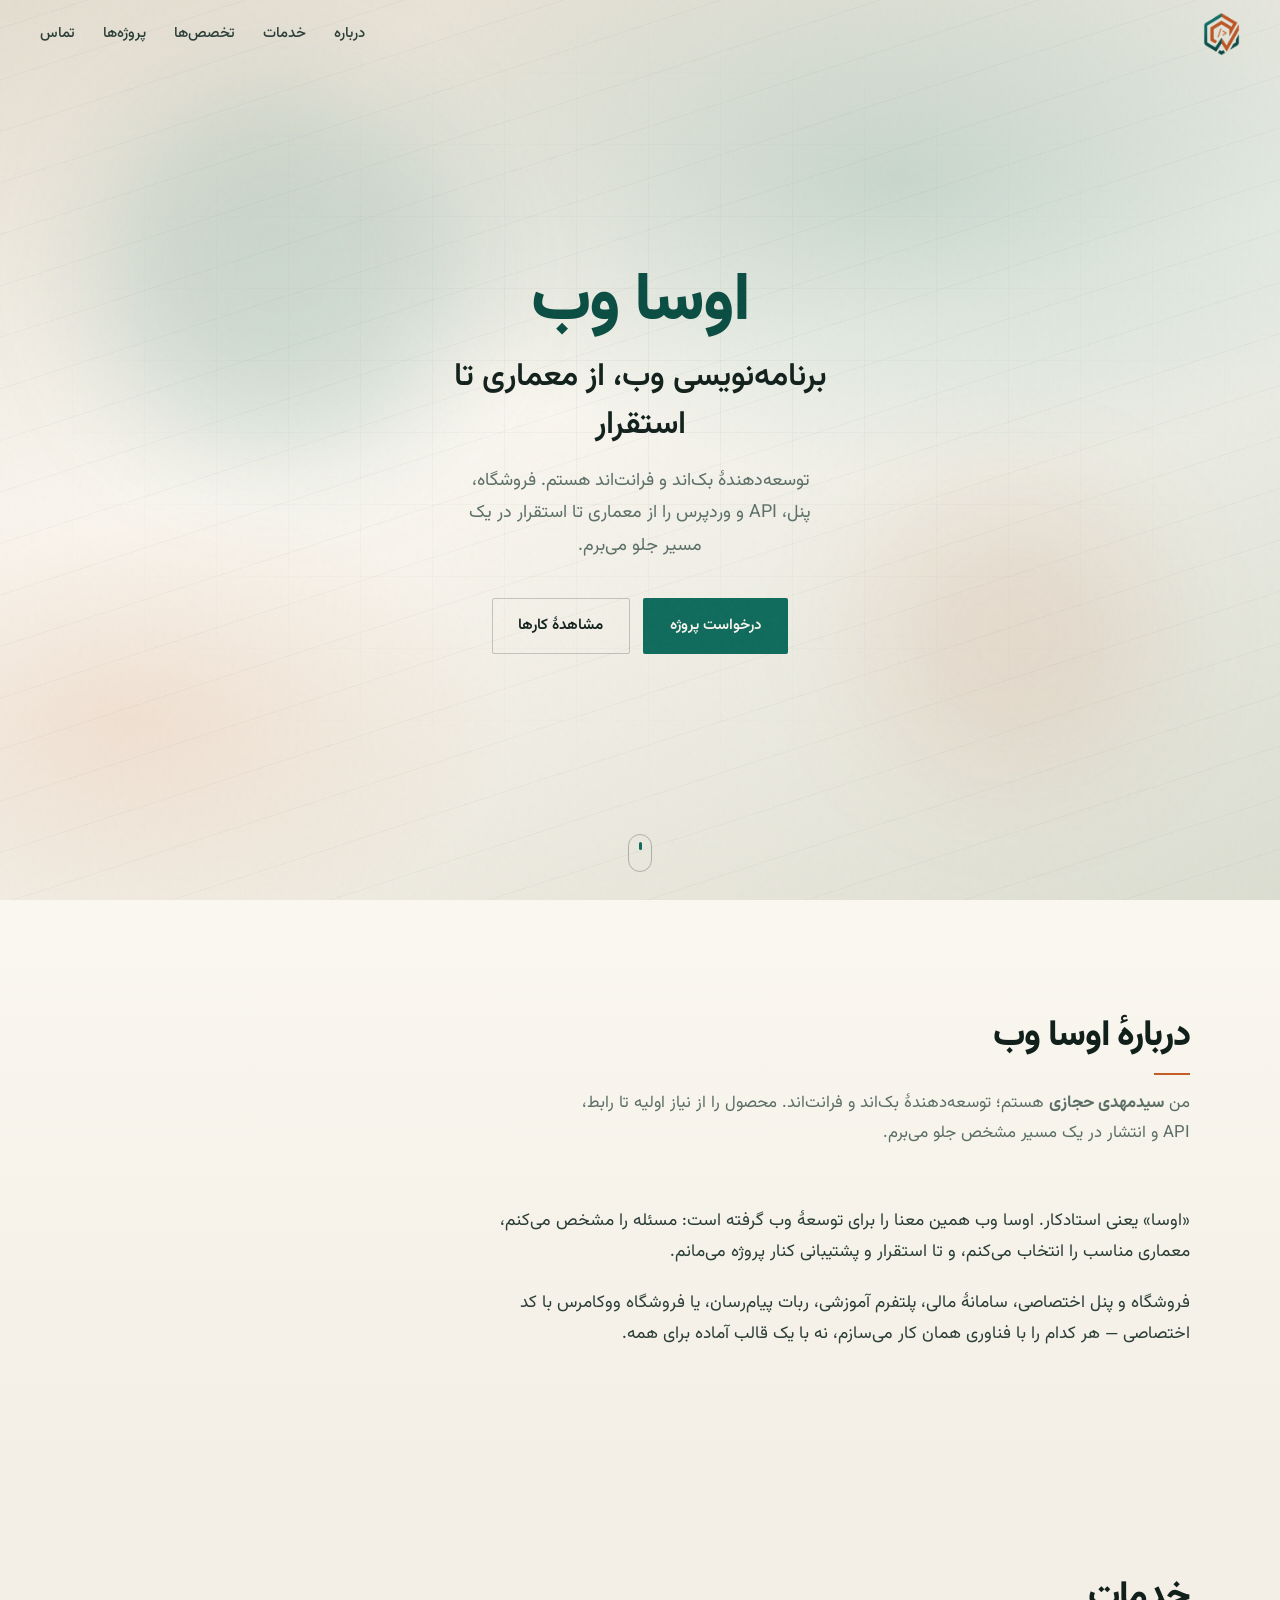
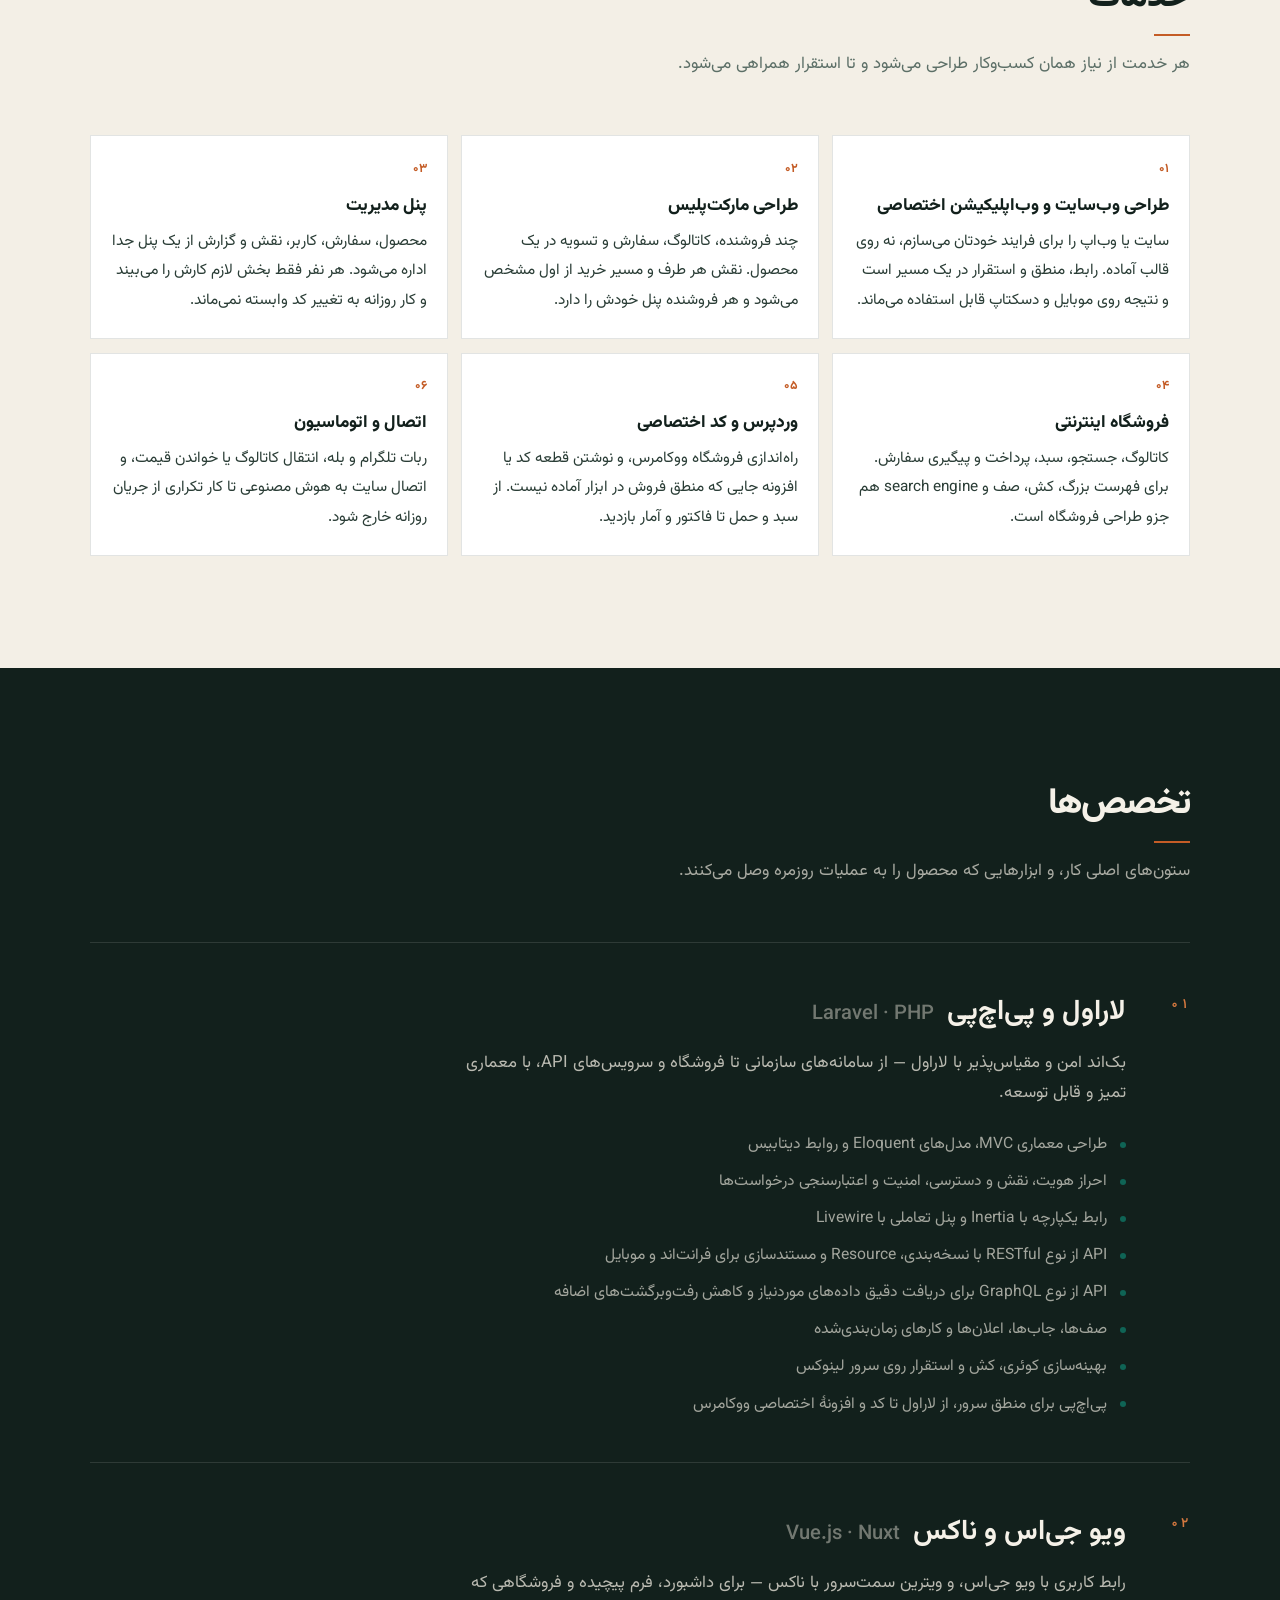
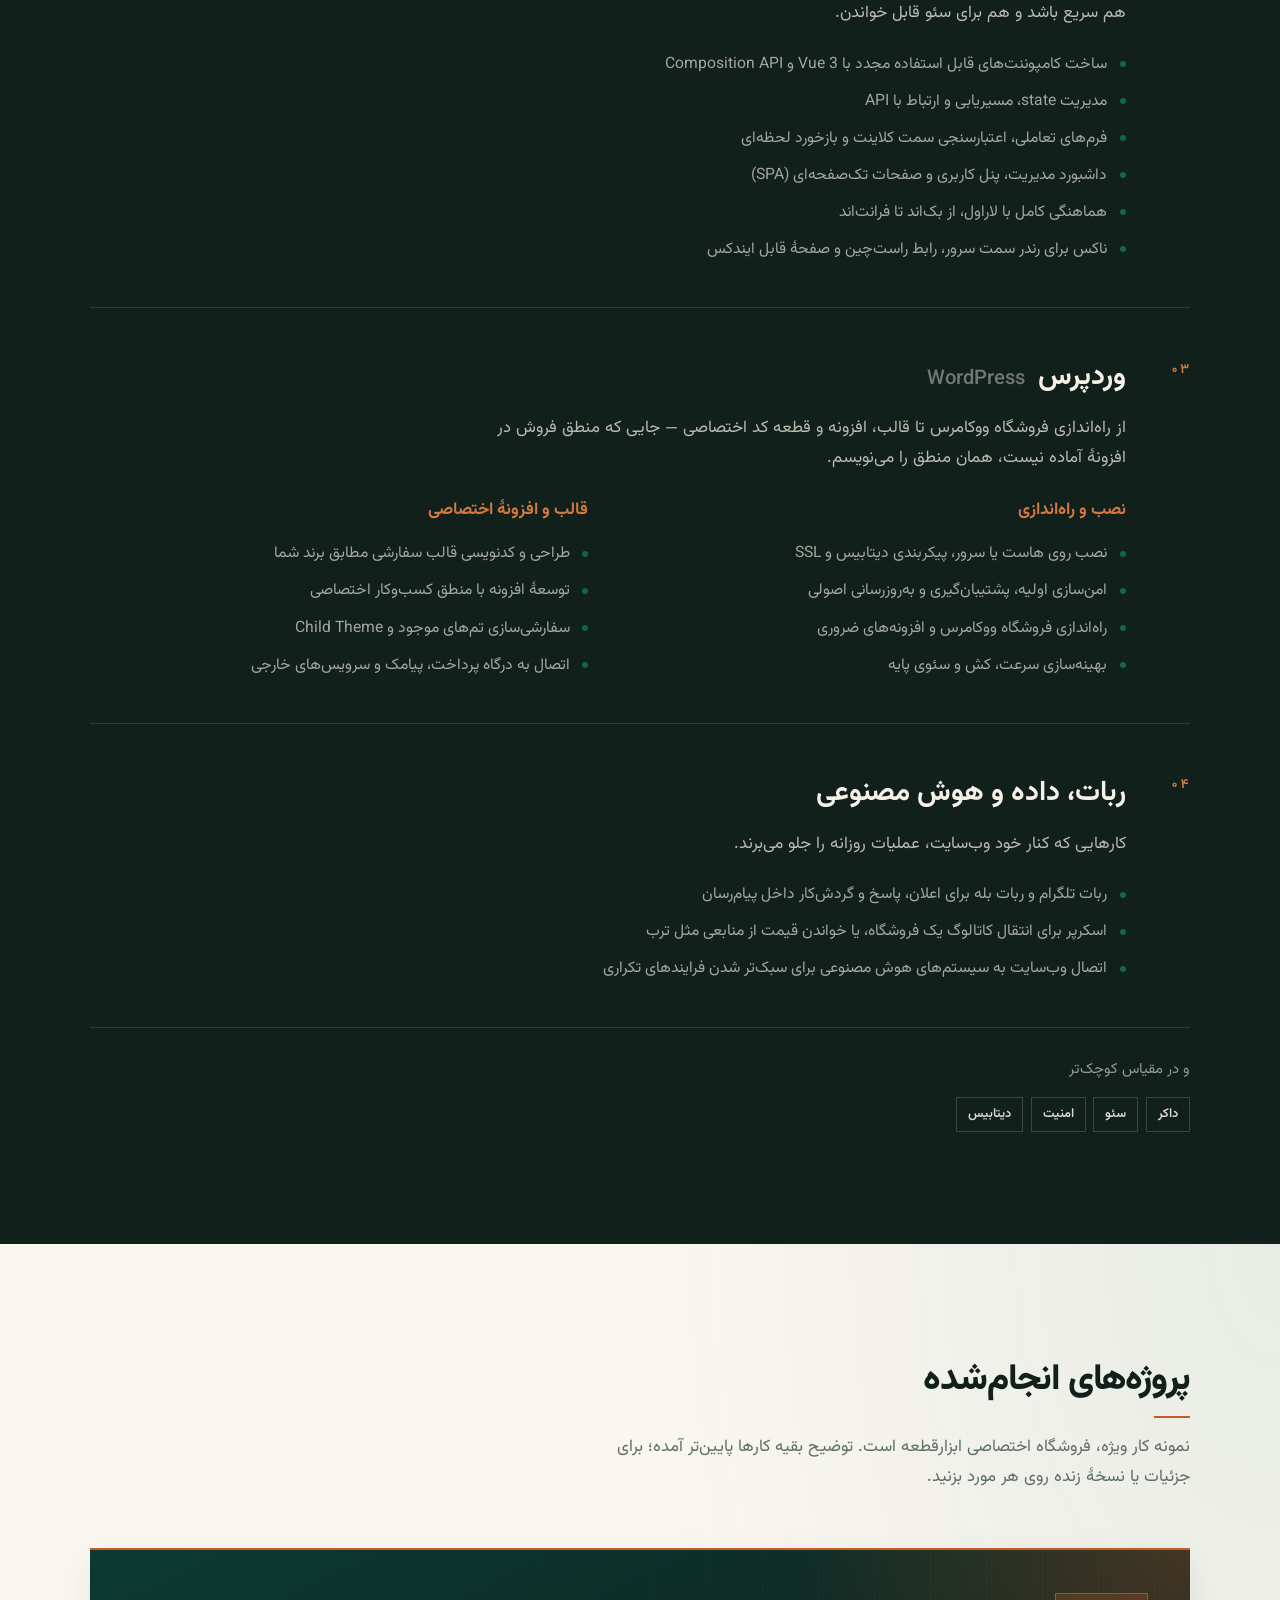
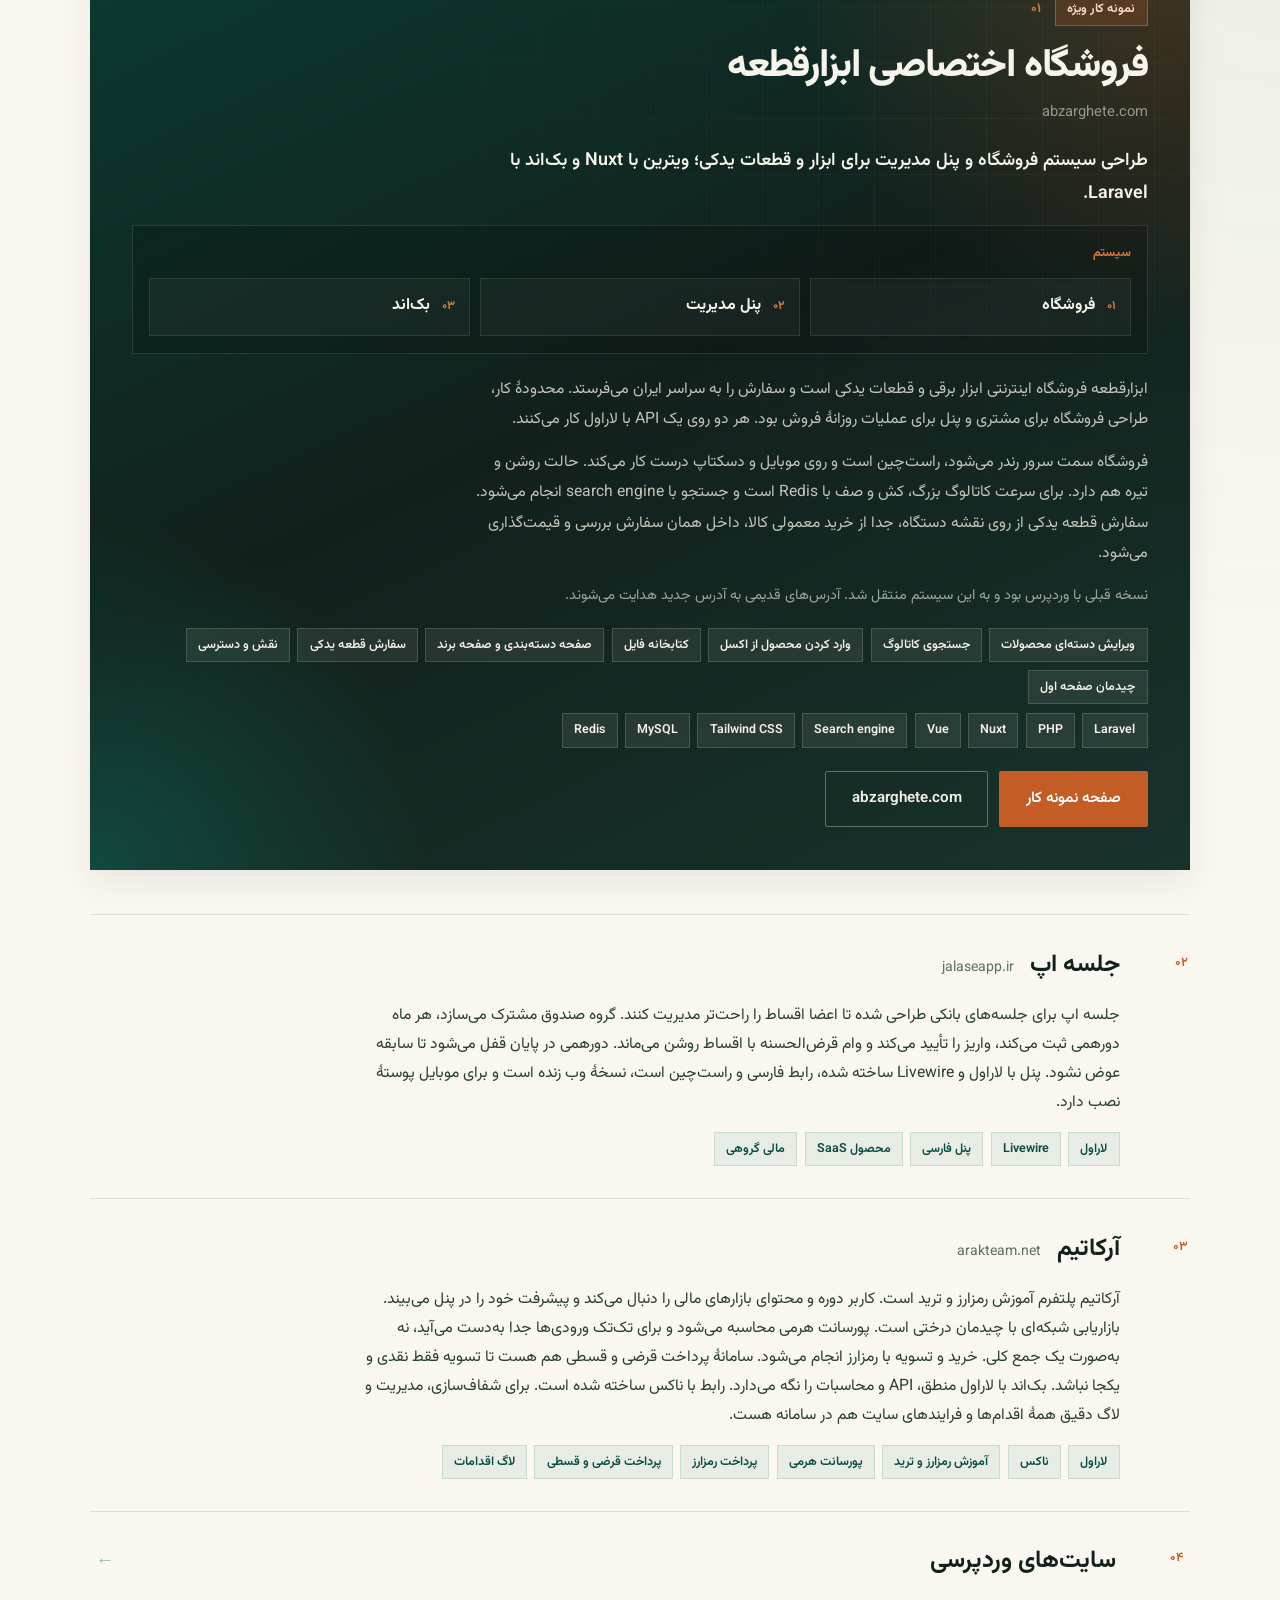
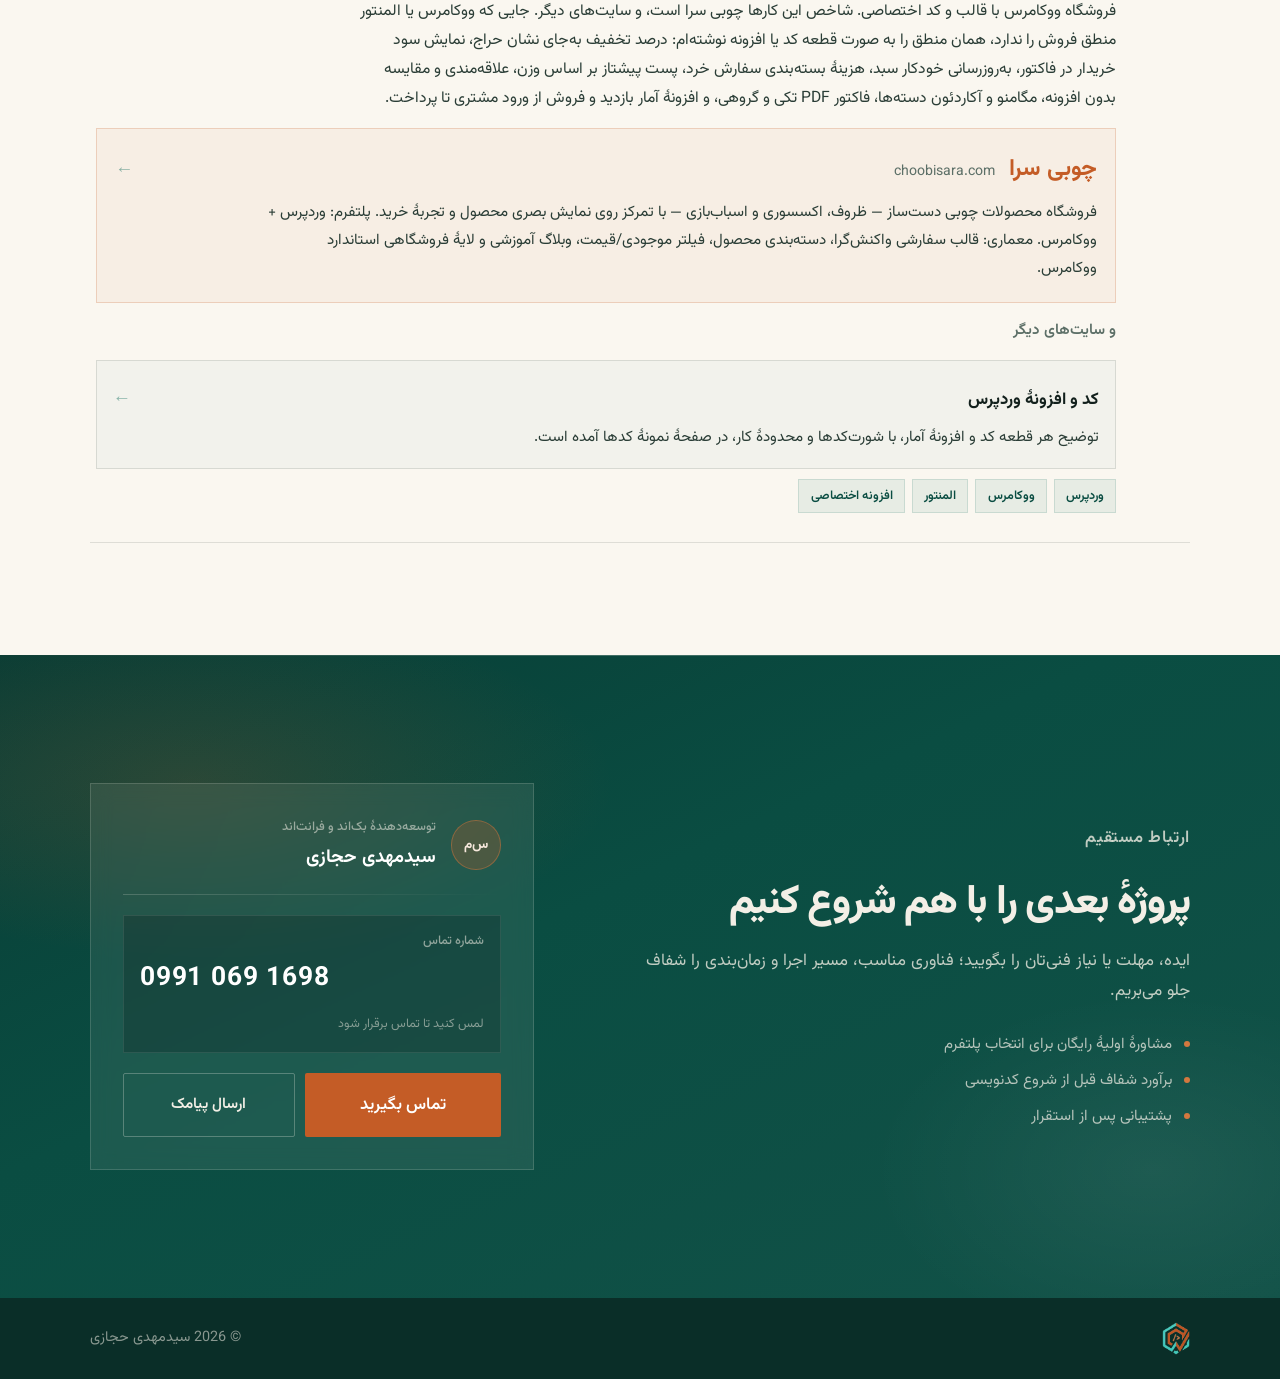
==== commit 1df2005c: "Add a services section ahead of the portfolio. Co-authored-by: Cursor <cursoragent@cursor.com>" ====
--- a/index.html
+++ b/index.html
@@ -64,6 +64,7 @@
     </button>
     <nav class="nav" aria-label="منوی اصلی">
       <a href="#about">درباره</a>
+      <a href="#services">خدمات</a>
       <a href="#skills">تخصص‌ها</a>
       <a href="#projects">پروژه‌ها</a>
       <a href="#contact">تماس</a>
@@ -102,7 +103,7 @@
           <h2>دربارهٔ اوسا وب</h2>
           <p>
             من <strong>سیدمهدی حجازی</strong> هستم؛ توسعه‌دهندهٔ بک‌اند و فرانت‌اند.
-            رابط کاربری، بک‌اند، API و استقرار را یک‌جا طراحی می‌کنم تا محصول از نیاز اولیه تا انتشار یک مسیر مشخص داشته باشد.
+            محصول را از نیاز اولیه تا رابط، API و انتشار در یک مسیر مشخص جلو می‌برم.
           </p>
         </div>
         <div class="about-body reveal" data-reveal>
@@ -114,6 +115,47 @@
             فروشگاه و پنل اختصاصی، سامانهٔ مالی، پلتفرم آموزشی، ربات پیام‌رسان، یا فروشگاه ووکامرس با کد اختصاصی —
             هر کدام را با فناوری همان کار می‌سازم، نه با یک قالب آماده برای همه.
           </p>
+        </div>
+      </div>
+    </section>
+
+    <section class="section services" id="services">
+      <div class="container">
+        <div class="section-head reveal" data-reveal>
+          <h2>خدمات</h2>
+          <p>هر خدمت از نیاز همان کسب‌وکار طراحی می‌شود و تا استقرار همراهی می‌شود.</p>
+        </div>
+        <div class="service-grid">
+          <article class="service-card reveal" data-reveal>
+            <span>۰۱</span>
+            <h3>طراحی وب‌سایت و وب‌اپلیکیشن اختصاصی</h3>
+            <p>سایت یا وب‌اپ را برای فرایند خودتان می‌سازم، نه روی قالب آماده. رابط، منطق و استقرار در یک مسیر است و نتیجه روی موبایل و دسکتاپ قابل استفاده می‌ماند.</p>
+          </article>
+          <article class="service-card reveal" data-reveal>
+            <span>۰۲</span>
+            <h3>طراحی مارکت‌پلیس</h3>
+            <p>چند فروشنده، کاتالوگ، سفارش و تسویه در یک محصول. نقش هر طرف و مسیر خرید از اول مشخص می‌شود و هر فروشنده پنل خودش را دارد.</p>
+          </article>
+          <article class="service-card reveal" data-reveal>
+            <span>۰۳</span>
+            <h3>پنل مدیریت</h3>
+            <p>محصول، سفارش، کاربر، نقش و گزارش از یک پنل جدا اداره می‌شود. هر نفر فقط بخش لازم کارش را می‌بیند و کار روزانه به تغییر کد وابسته نمی‌ماند.</p>
+          </article>
+          <article class="service-card reveal" data-reveal>
+            <span>۰۴</span>
+            <h3>فروشگاه اینترنتی</h3>
+            <p>کاتالوگ، جستجو، سبد، پرداخت و پیگیری سفارش. برای فهرست بزرگ، کش، صف و search engine هم جزو طراحی فروشگاه است.</p>
+          </article>
+          <article class="service-card reveal" data-reveal>
+            <span>۰۵</span>
+            <h3>وردپرس و کد اختصاصی</h3>
+            <p>راه‌اندازی فروشگاه ووکامرس، و نوشتن قطعه کد یا افزونه جایی که منطق فروش در ابزار آماده نیست. از سبد و حمل تا فاکتور و آمار بازدید.</p>
+          </article>
+          <article class="service-card reveal" data-reveal>
+            <span>۰۶</span>
+            <h3>اتصال و اتوماسیون</h3>
+            <p>ربات تلگرام و بله، انتقال کاتالوگ یا خواندن قیمت، و اتصال سایت به هوش مصنوعی تا کار تکراری از جریان روزانه خارج شود.</p>
+          </article>
         </div>
       </div>
     </section>
--- a/styles.css
+++ b/styles.css
@@ -426,6 +426,44 @@
   color: var(--ink);
 }
 
+.services {
+  background: var(--stone);
+}
+
+.service-grid {
+  display: grid;
+  grid-template-columns: repeat(3, minmax(0, 1fr));
+  gap: 0.85rem;
+}
+
+.service-card {
+  padding: 1.35rem 1.25rem 1.45rem;
+  background: #fff;
+  border: 1px solid var(--line);
+}
+
+.service-card span {
+  display: block;
+  margin-bottom: 0.75rem;
+  font-size: 0.78rem;
+  font-weight: 700;
+  color: var(--copper);
+}
+
+.service-card h3 {
+  font-size: 1.08rem;
+  font-weight: 800;
+  line-height: 1.5;
+  color: var(--ink);
+  margin-bottom: 0.55rem;
+}
+
+.service-card p {
+  color: var(--ink-soft);
+  font-size: 0.96rem;
+  line-height: 1.9;
+}
+
 /* Skills */
 .skills {
   background: var(--ink);
@@ -1795,9 +1833,10 @@
     gap: 0.5rem;
   }
 
-  .wp-grid {
+  .wp-grid,
+  .service-grid {
     grid-template-columns: 1fr;
-    gap: 1.75rem;
+    gap: 0.85rem;
   }
 
   .project-top {
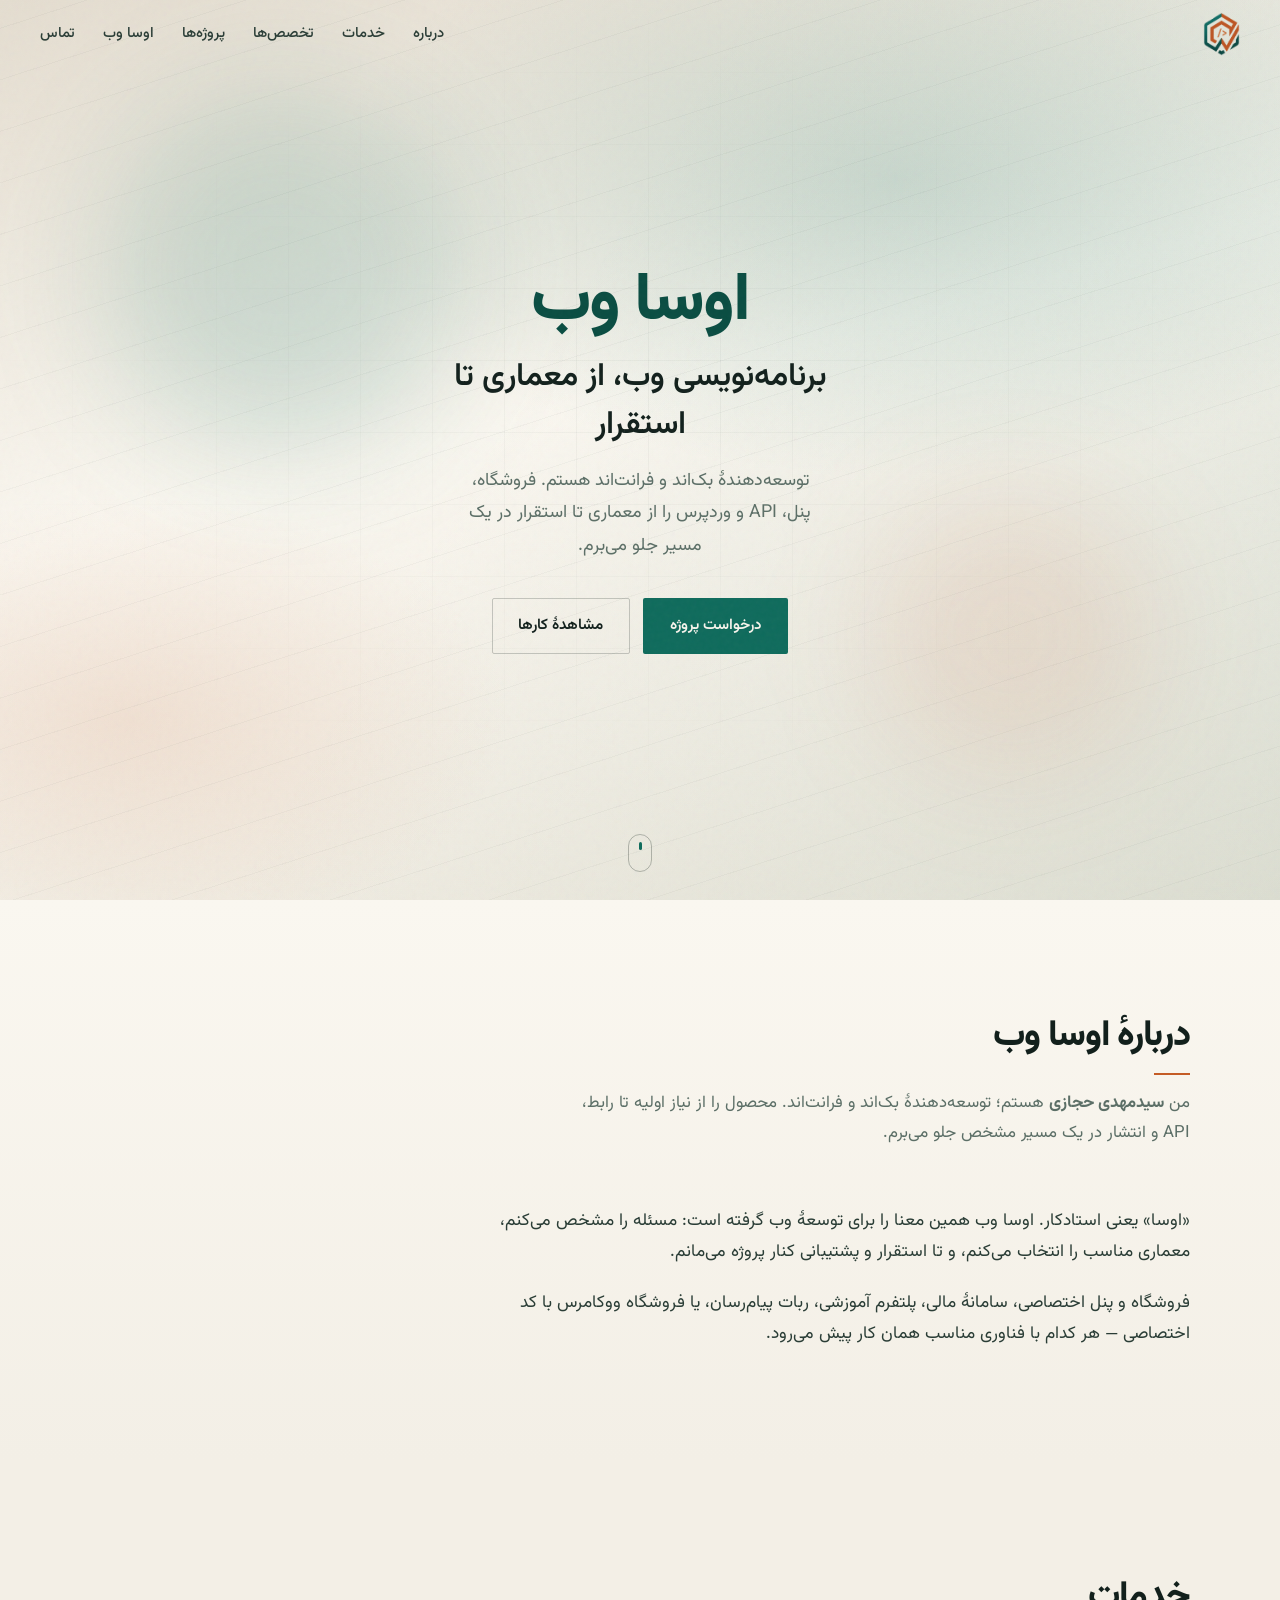
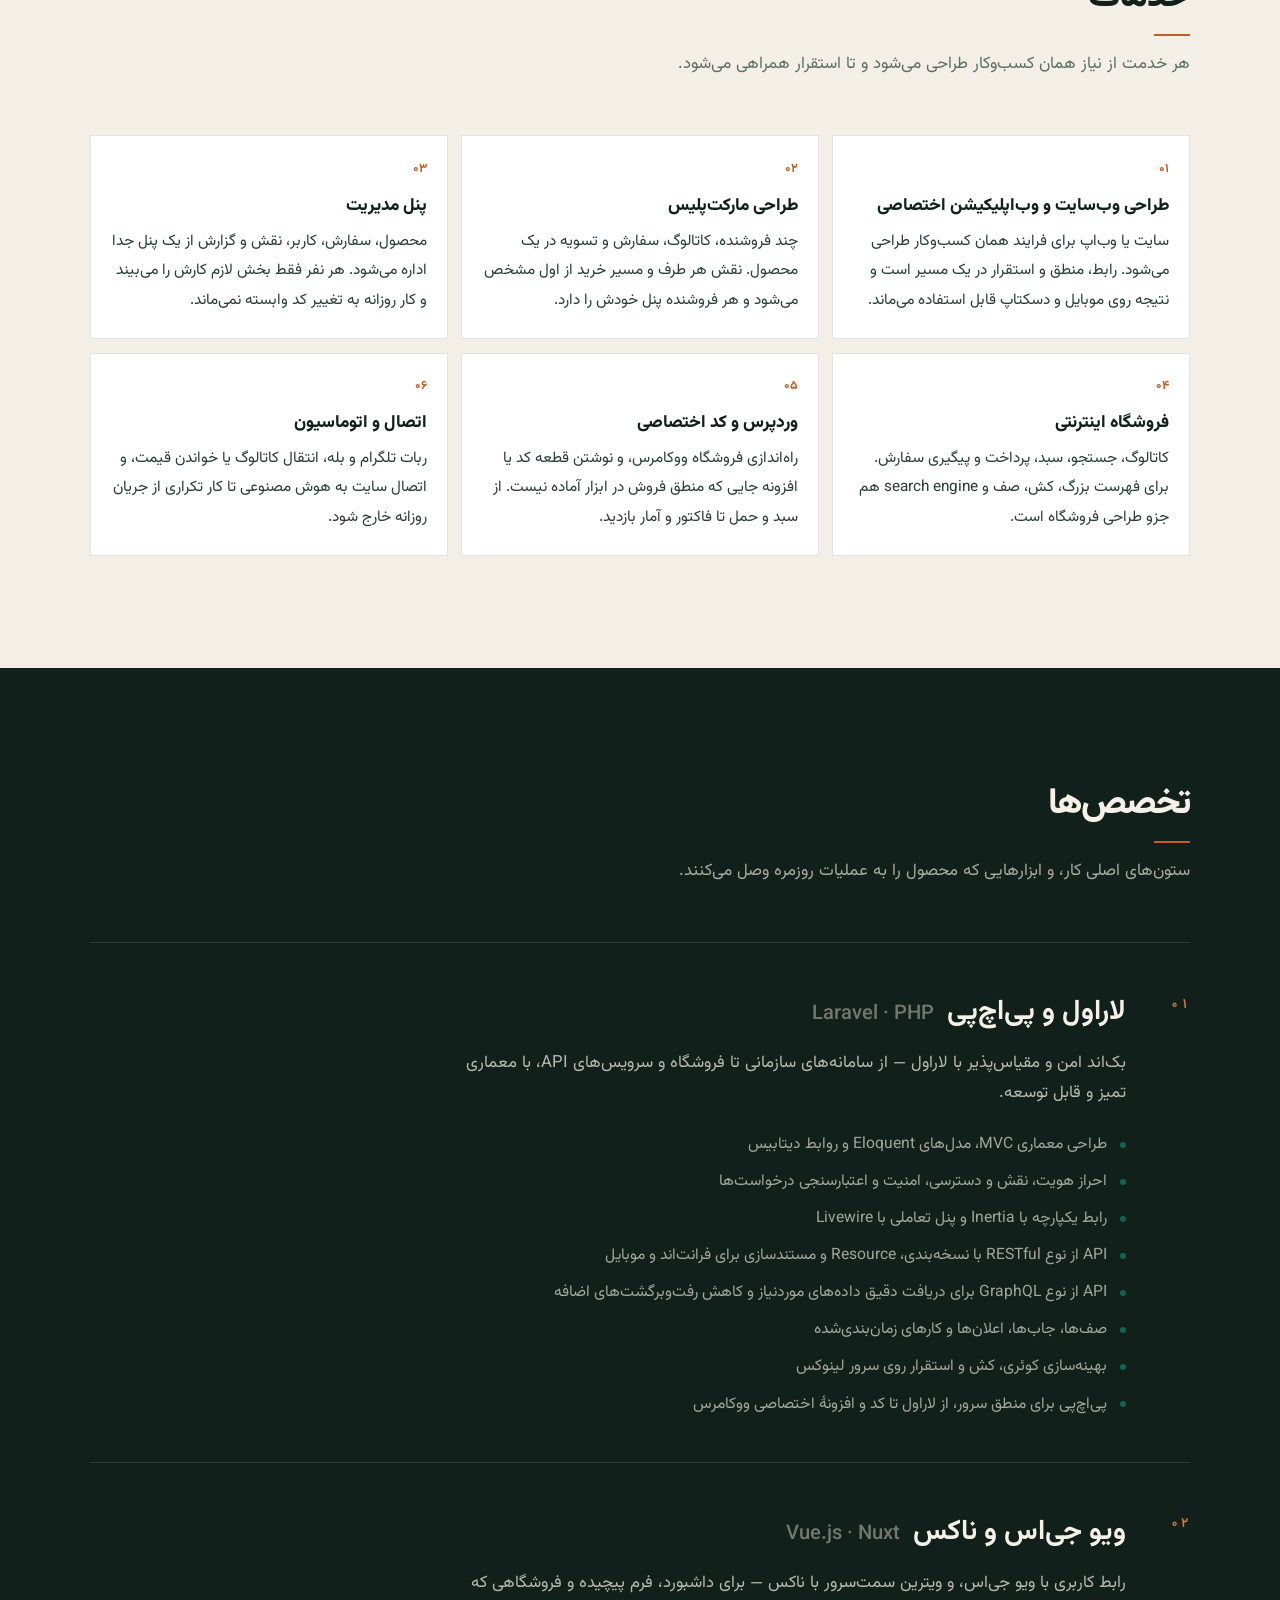
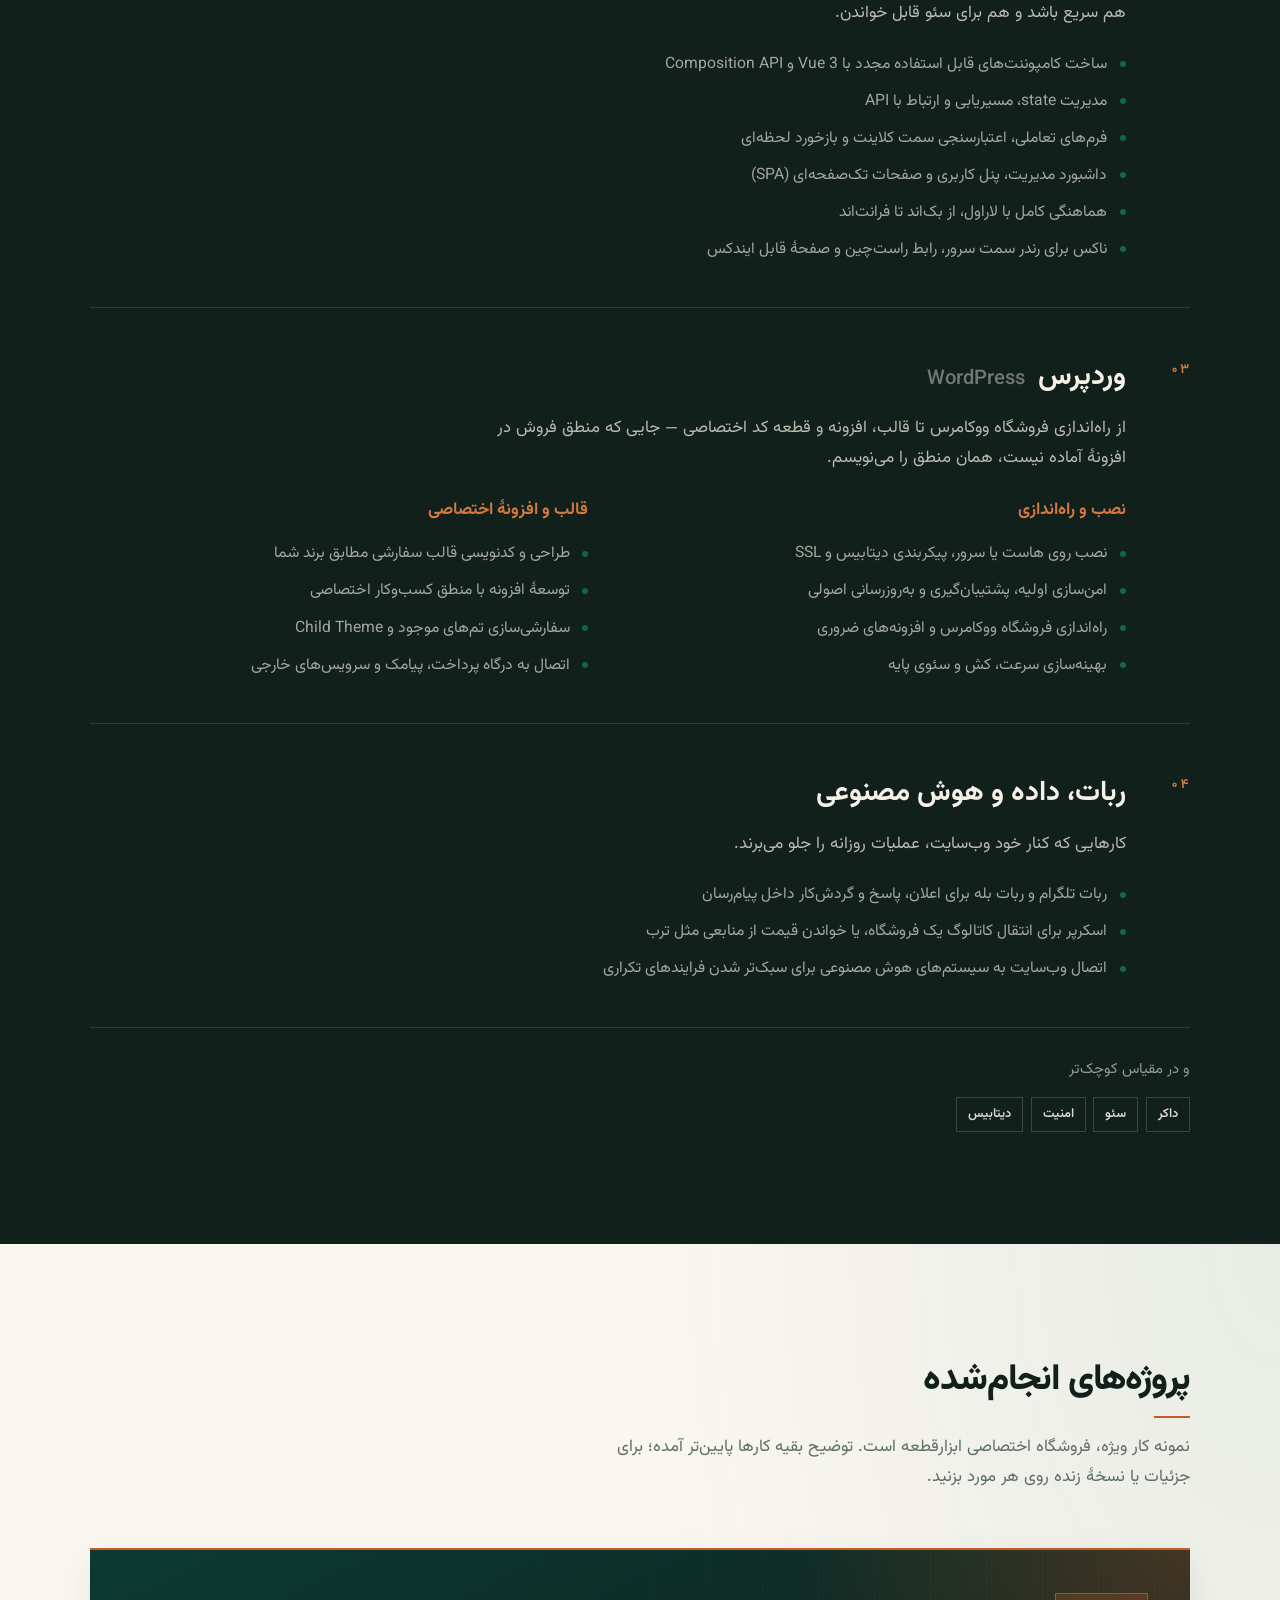
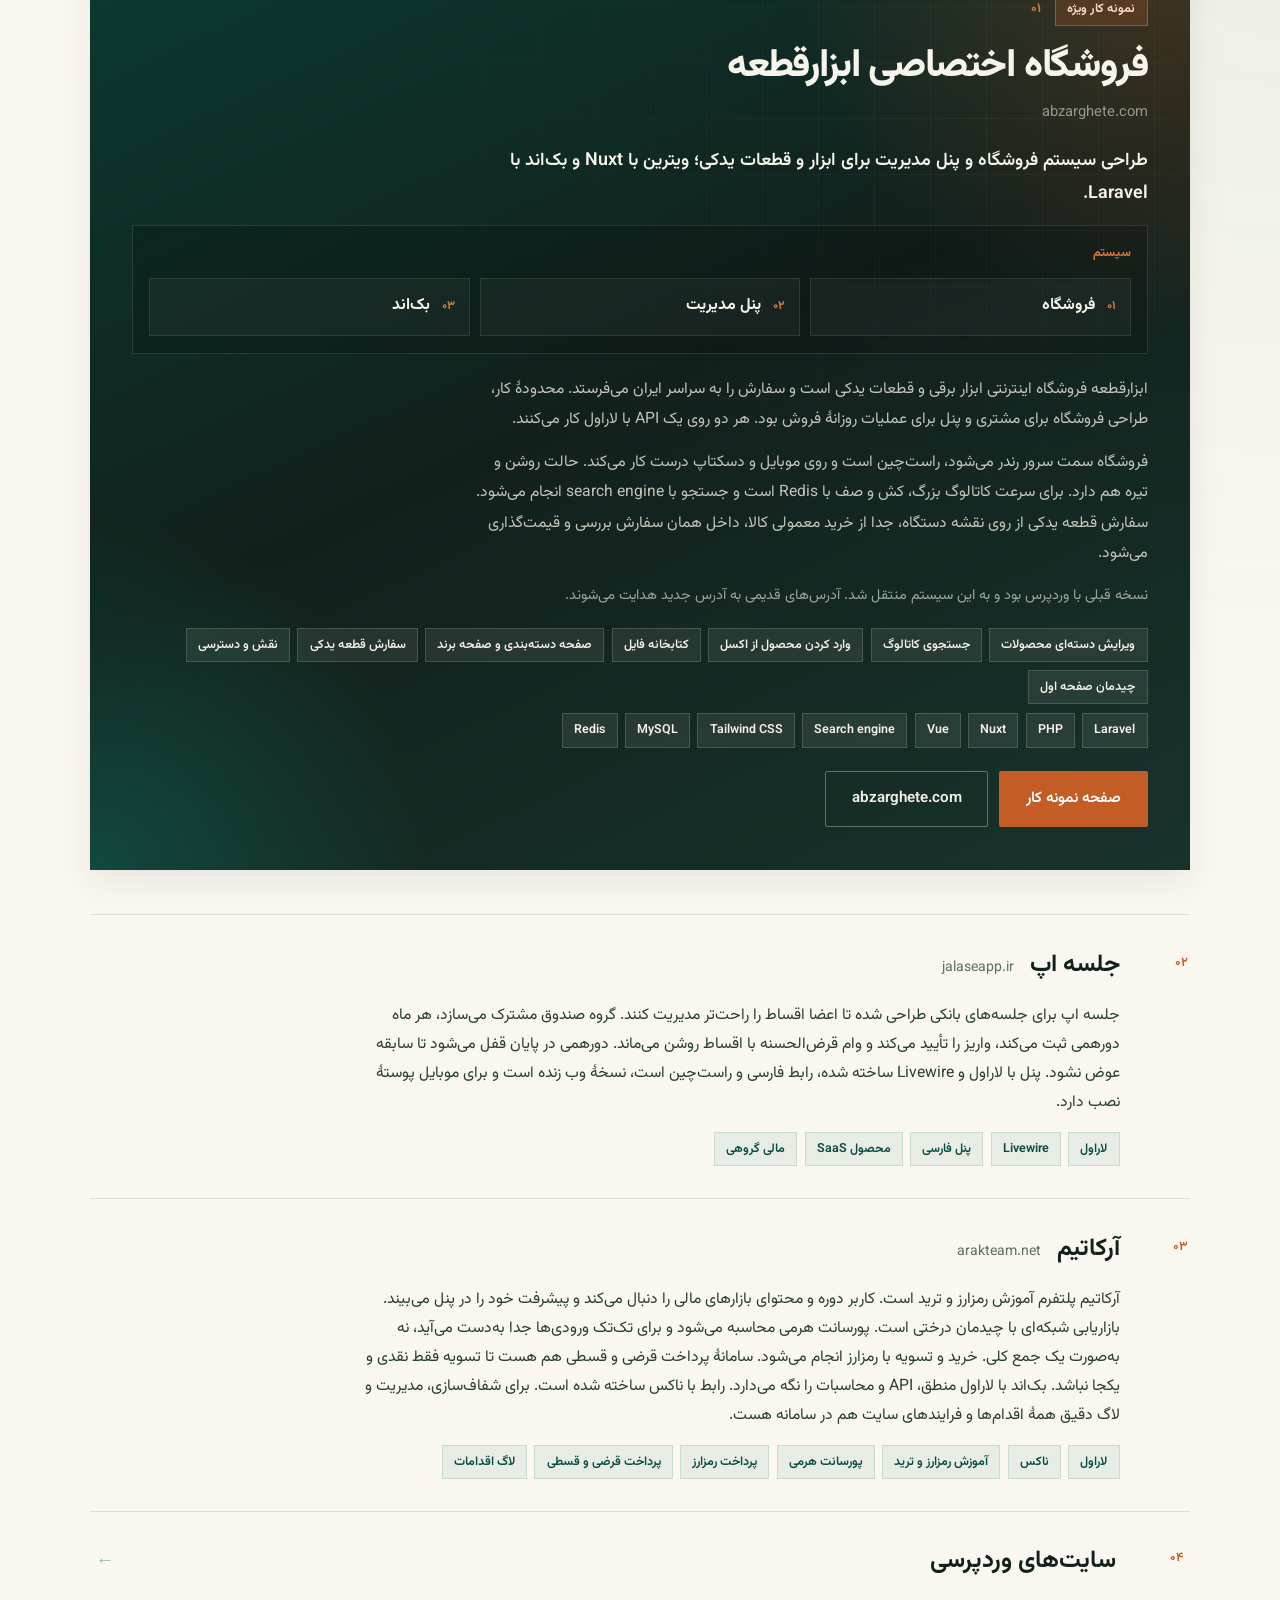
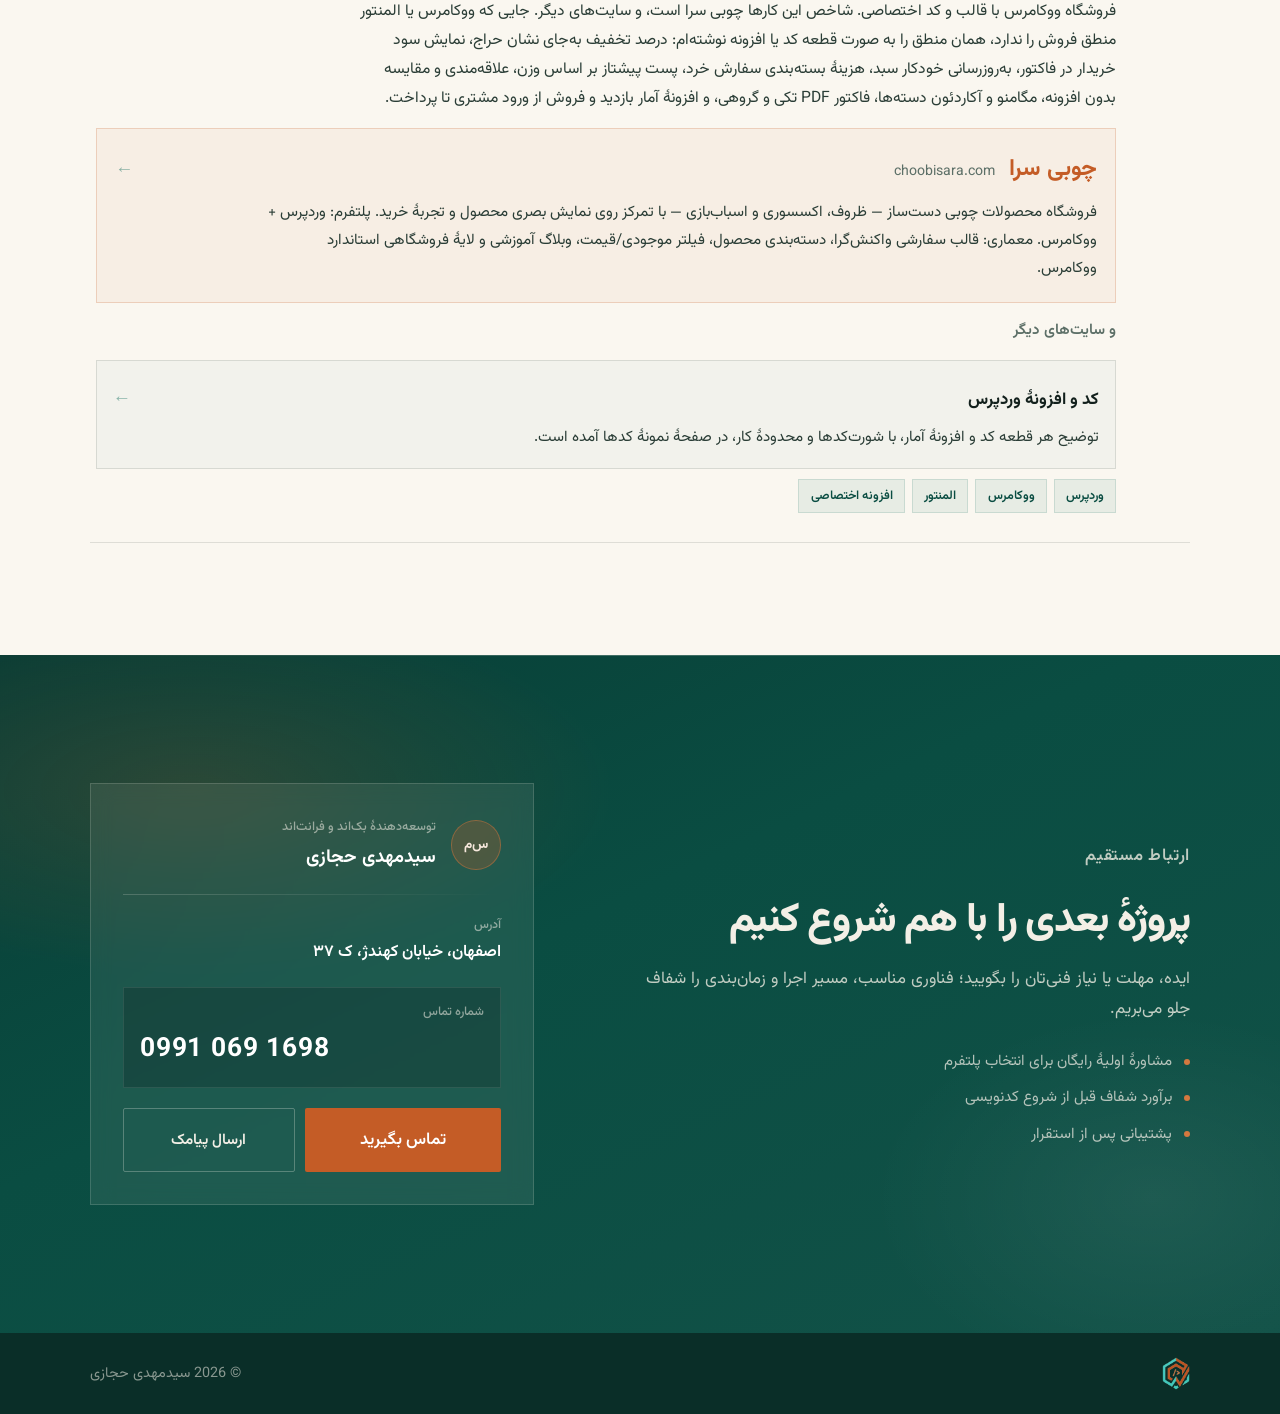
==== commit 9d9f1e16: "Add the Isfahan address, a local landing page, and a collapsible header. Co-authored-by: Cursor <cur" ====
--- a/index.html
+++ b/index.html
@@ -32,6 +32,12 @@
         "url": "https://osaweb.ir/",
         "jobTitle": "توسعه‌دهنده بک‌اند و فرانت‌اند",
         "telephone": "+989910691698",
+        "address": {
+          "@type": "PostalAddress",
+          "streetAddress": "خیابان کهندژ، ک ۳۷",
+          "addressLocality": "اصفهان",
+          "addressCountry": "IR"
+        },
         "worksFor": {
           "@type": "Organization",
           "name": "اوسا وب",
@@ -56,9 +62,12 @@
   <div class="noise" aria-hidden="true"></div>
 
   <header class="site-header" id="top">
-    <a class="logo" href="#top" aria-label="اوسا وب">
-      <img class="logo-img" src="/images/logo.png" alt="" width="354" height="408">
-    </a>
+    <div class="header-side">
+      <a class="logo" href="#top" aria-label="اوسا وب">
+        <img class="logo-img" src="/images/logo.png" alt="" width="354" height="408">
+      </a>
+      <a class="header-osaweb" href="/tarahi-website-isfahan/">اوسا وب</a>
+    </div>
     <button class="nav-toggle" type="button" aria-label="منو" aria-expanded="false">
       <span></span><span></span>
     </button>
@@ -67,6 +76,7 @@
       <a href="#services">خدمات</a>
       <a href="#skills">تخصص‌ها</a>
       <a href="#projects">پروژه‌ها</a>
+      <a class="nav-osaweb" href="/tarahi-website-isfahan/">اوسا وب</a>
       <a href="#contact">تماس</a>
     </nav>
   </header>
@@ -113,7 +123,7 @@
           </p>
           <p>
             فروشگاه و پنل اختصاصی، سامانهٔ مالی، پلتفرم آموزشی، ربات پیام‌رسان، یا فروشگاه ووکامرس با کد اختصاصی —
-            هر کدام را با فناوری همان کار می‌سازم، نه با یک قالب آماده برای همه.
+            هر کدام با فناوری مناسب همان کار پیش می‌رود.
           </p>
         </div>
       </div>
@@ -129,7 +139,7 @@
           <article class="service-card reveal" data-reveal>
             <span>۰۱</span>
             <h3>طراحی وب‌سایت و وب‌اپلیکیشن اختصاصی</h3>
-            <p>سایت یا وب‌اپ را برای فرایند خودتان می‌سازم، نه روی قالب آماده. رابط، منطق و استقرار در یک مسیر است و نتیجه روی موبایل و دسکتاپ قابل استفاده می‌ماند.</p>
+            <p>سایت یا وب‌اپ برای فرایند همان کسب‌وکار طراحی می‌شود. رابط، منطق و استقرار در یک مسیر است و نتیجه روی موبایل و دسکتاپ قابل استفاده می‌ماند.</p>
           </article>
           <article class="service-card reveal" data-reveal>
             <span>۰۲</span>
@@ -453,10 +463,13 @@
               </div>
             </div>
             <div class="contact-divider"></div>
+            <p class="contact-address">
+              <span class="contact-label">آدرس</span>
+              اصفهان، خیابان کهندژ، ک ۳۷
+            </p>
             <a class="contact-phone-block" href="tel:09910691698">
               <span class="contact-label">شماره تماس</span>
               <span class="contact-phone" dir="ltr">0991&nbsp;069&nbsp;1698</span>
-              <span class="contact-phone-hint">لمس کنید تا تماس برقرار شود</span>
             </a>
             <div class="contact-actions">
               <a class="btn btn-primary btn-lg" href="tel:09910691698">تماس بگیرید</a>
--- a/styles.css
+++ b/styles.css
@@ -82,13 +82,31 @@
   align-items: center;
   justify-content: space-between;
   padding-inline: clamp(1.25rem, 4vw, 2.5rem);
-  transition: background 0.35s var(--ease), backdrop-filter 0.35s var(--ease), box-shadow 0.35s var(--ease);
+  transition: transform 0.35s var(--ease), background 0.35s var(--ease), backdrop-filter 0.35s var(--ease), box-shadow 0.35s var(--ease);
+}
+
+.site-header.is-hidden {
+  transform: translateY(-100%);
 }
 
 .site-header.is-scrolled {
   background: rgba(250, 247, 240, 0.88);
   backdrop-filter: blur(12px);
   box-shadow: 0 1px 0 var(--line);
+}
+
+.header-side {
+  display: flex;
+  align-items: center;
+  gap: 0.75rem;
+  min-width: 0;
+}
+
+.header-osaweb {
+  display: none;
+  font-size: 0.95rem;
+  font-weight: 700;
+  color: var(--ink);
 }
 
 .logo {
@@ -1160,6 +1178,11 @@
   font-size: 1.05rem;
 }
 
+.work-section p + p,
+.work-section .work-bullets + p {
+  margin-top: 0.9rem;
+}
+
 .work-gallery {
   display: grid;
   gap: 1.75rem;
@@ -1257,6 +1280,7 @@
 }
 
 .work-flagship .site-header:not(.is-scrolled) .logo,
+.work-flagship .site-header:not(.is-scrolled) .header-osaweb,
 .work-flagship .site-header:not(.is-scrolled) .nav a {
   color: #f7f4ec;
 }
@@ -1679,6 +1703,13 @@
   background: linear-gradient(90deg, rgba(243, 239, 230, 0.2), transparent);
 }
 
+.contact-address {
+  font-size: 1.02rem;
+  font-weight: 600;
+  color: #fff;
+  line-height: 1.7;
+}
+
 .contact-phone-block {
   display: block;
   padding: 0.85rem 1rem;
@@ -1698,12 +1729,7 @@
   font-weight: 700;
   letter-spacing: 0.03em;
   color: #fff;
-  margin: 0.15rem 0 0.35rem;
-}
-
-.contact-phone-hint {
-  font-size: 0.78rem;
-  color: rgba(243, 239, 230, 0.5);
+  margin: 0.15rem 0 0;
 }
 
 .contact-actions {
@@ -1792,6 +1818,14 @@
 
 /* Responsive */
 @media (max-width: 768px) {
+  .header-osaweb {
+    display: inline;
+  }
+
+  .nav a.nav-osaweb {
+    display: none;
+  }
+
   .nav-toggle {
     display: flex;
   }
@@ -1902,4 +1936,8 @@
   .scroll-hint span {
     animation: none;
   }
-}
+
+  .site-header {
+    transition: none;
+  }
+}
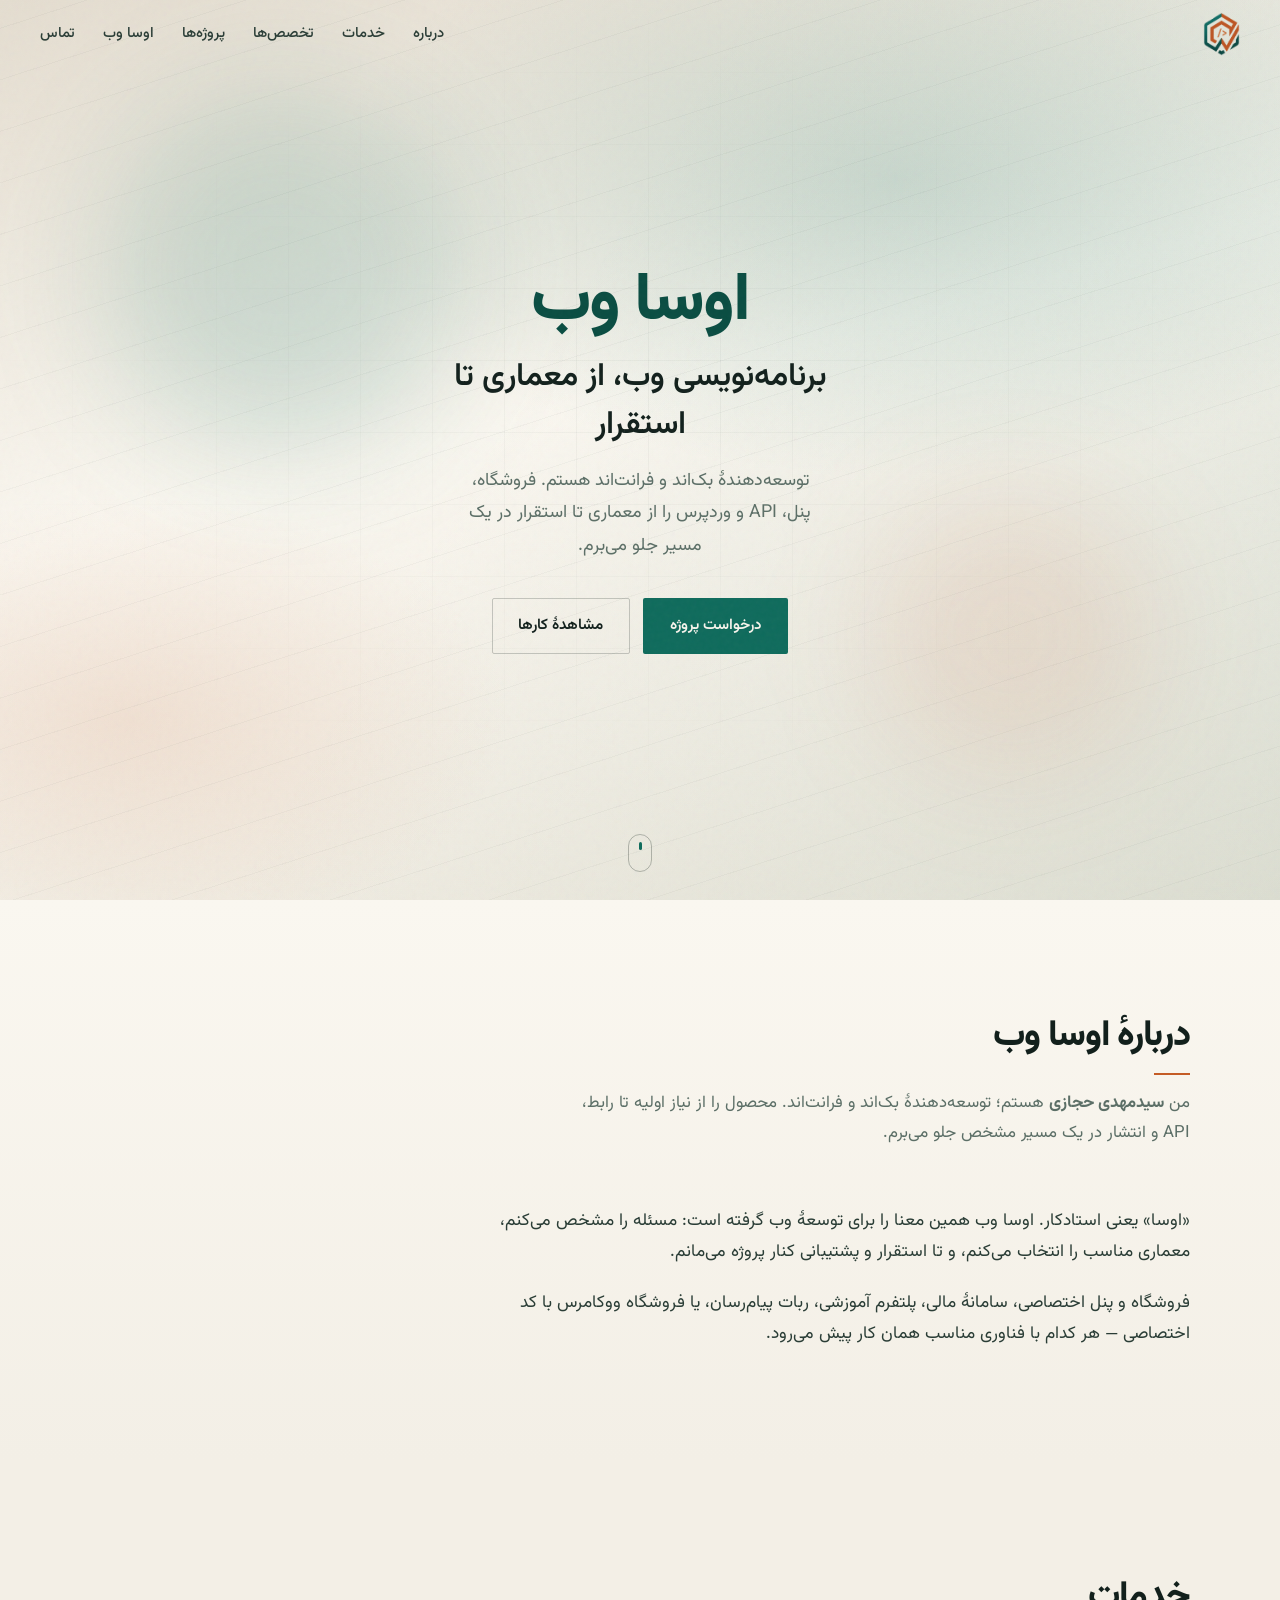
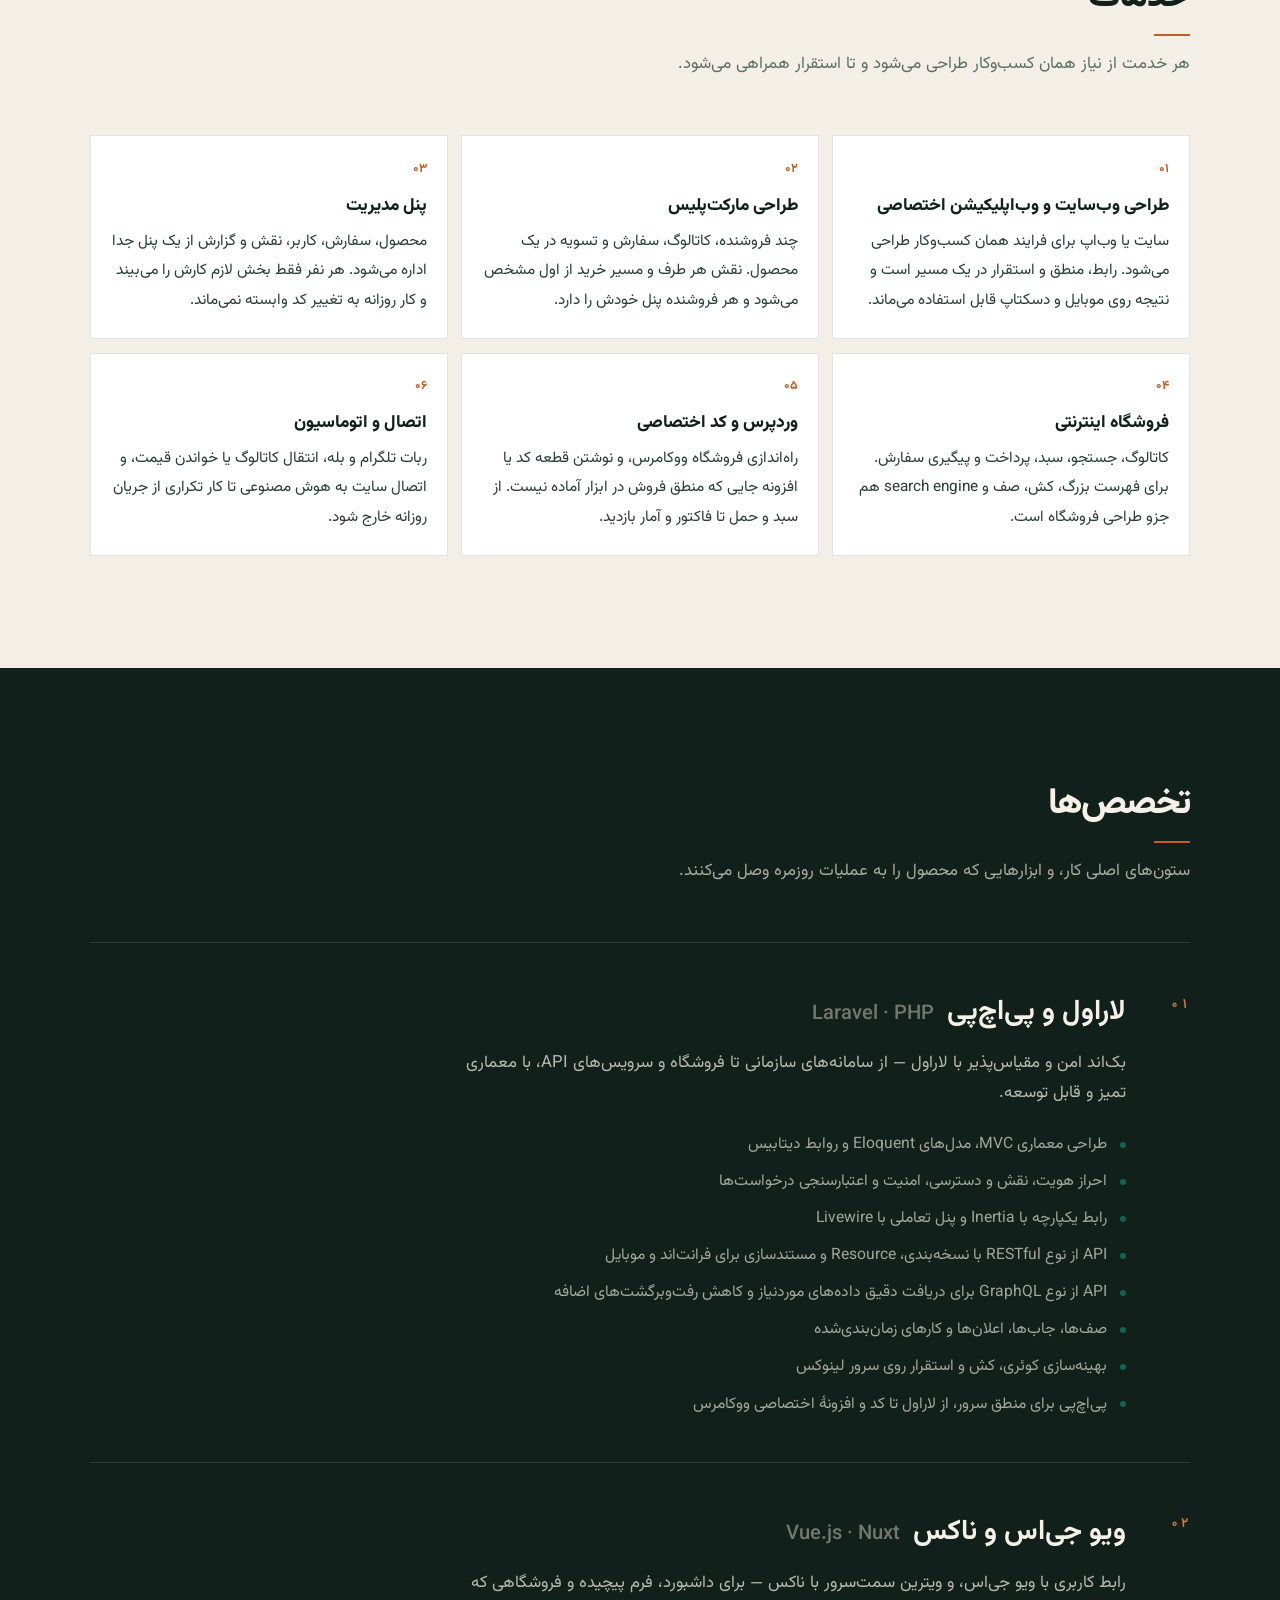
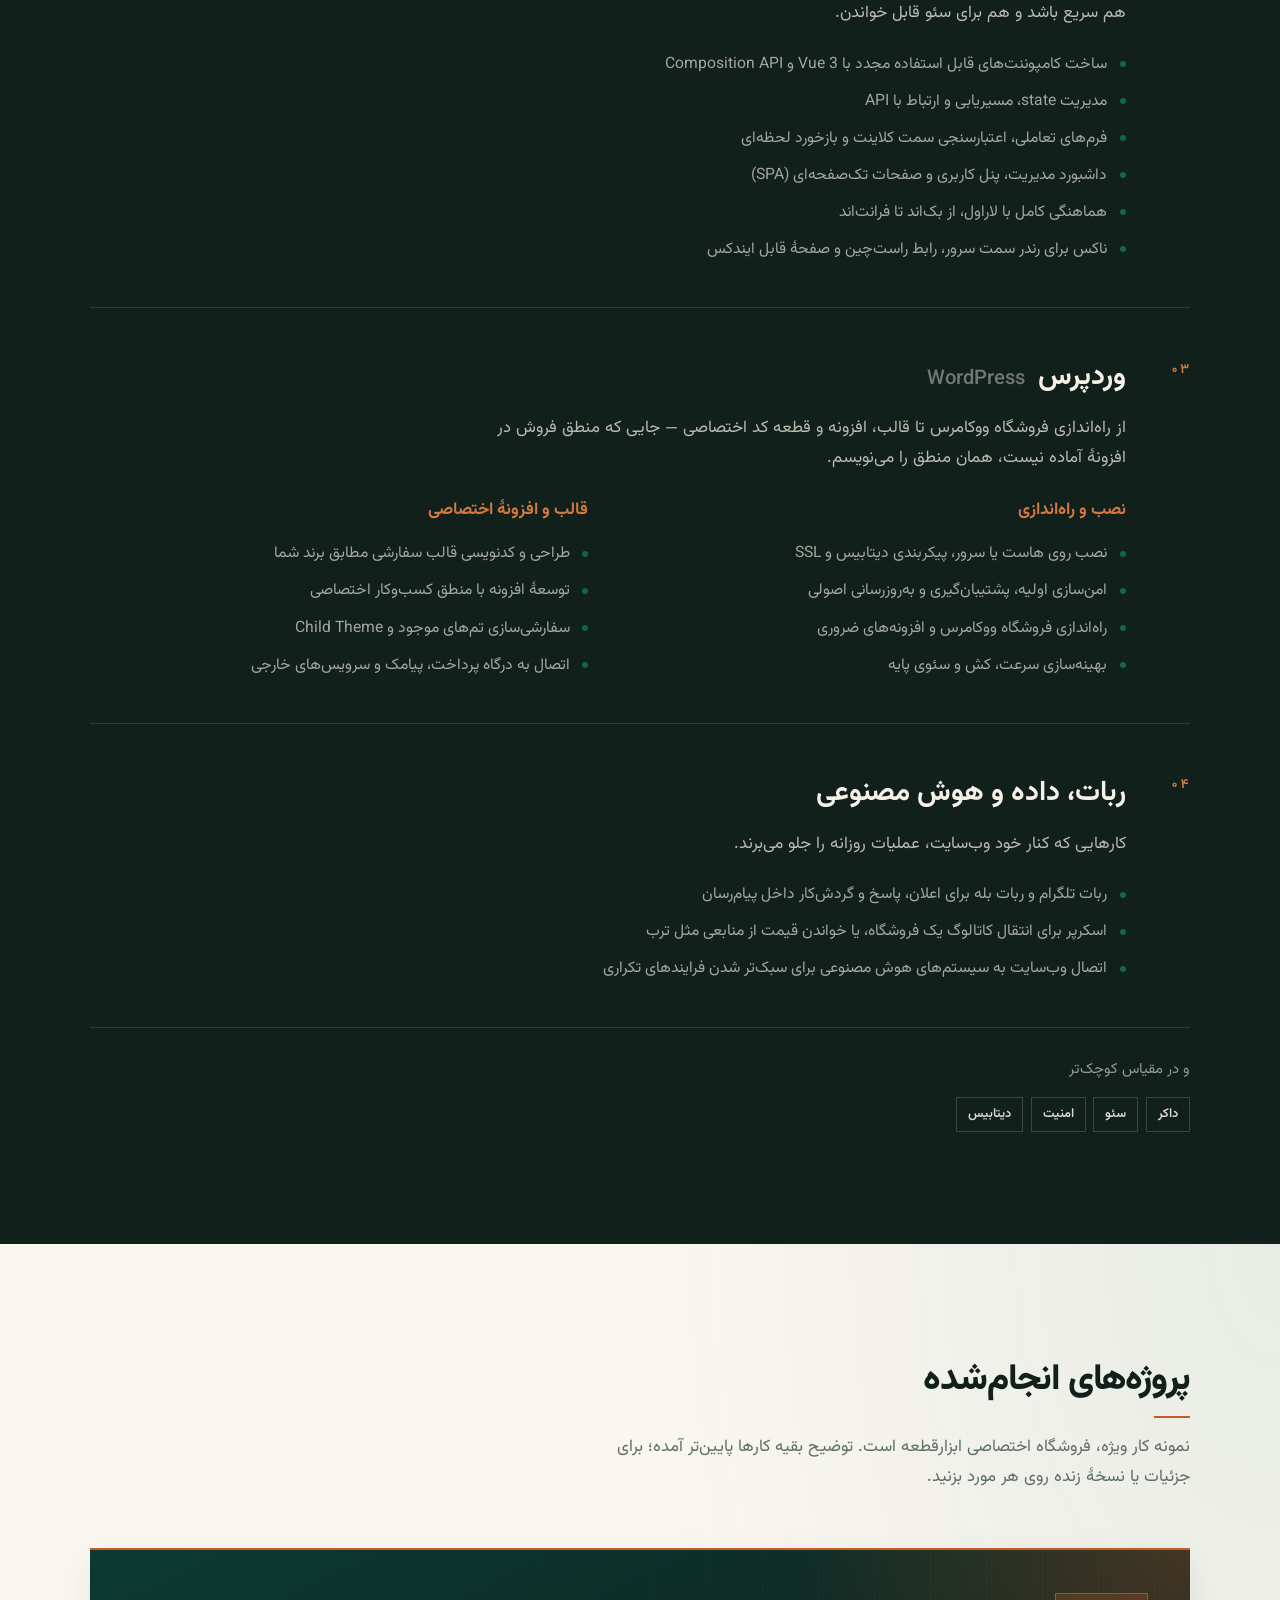
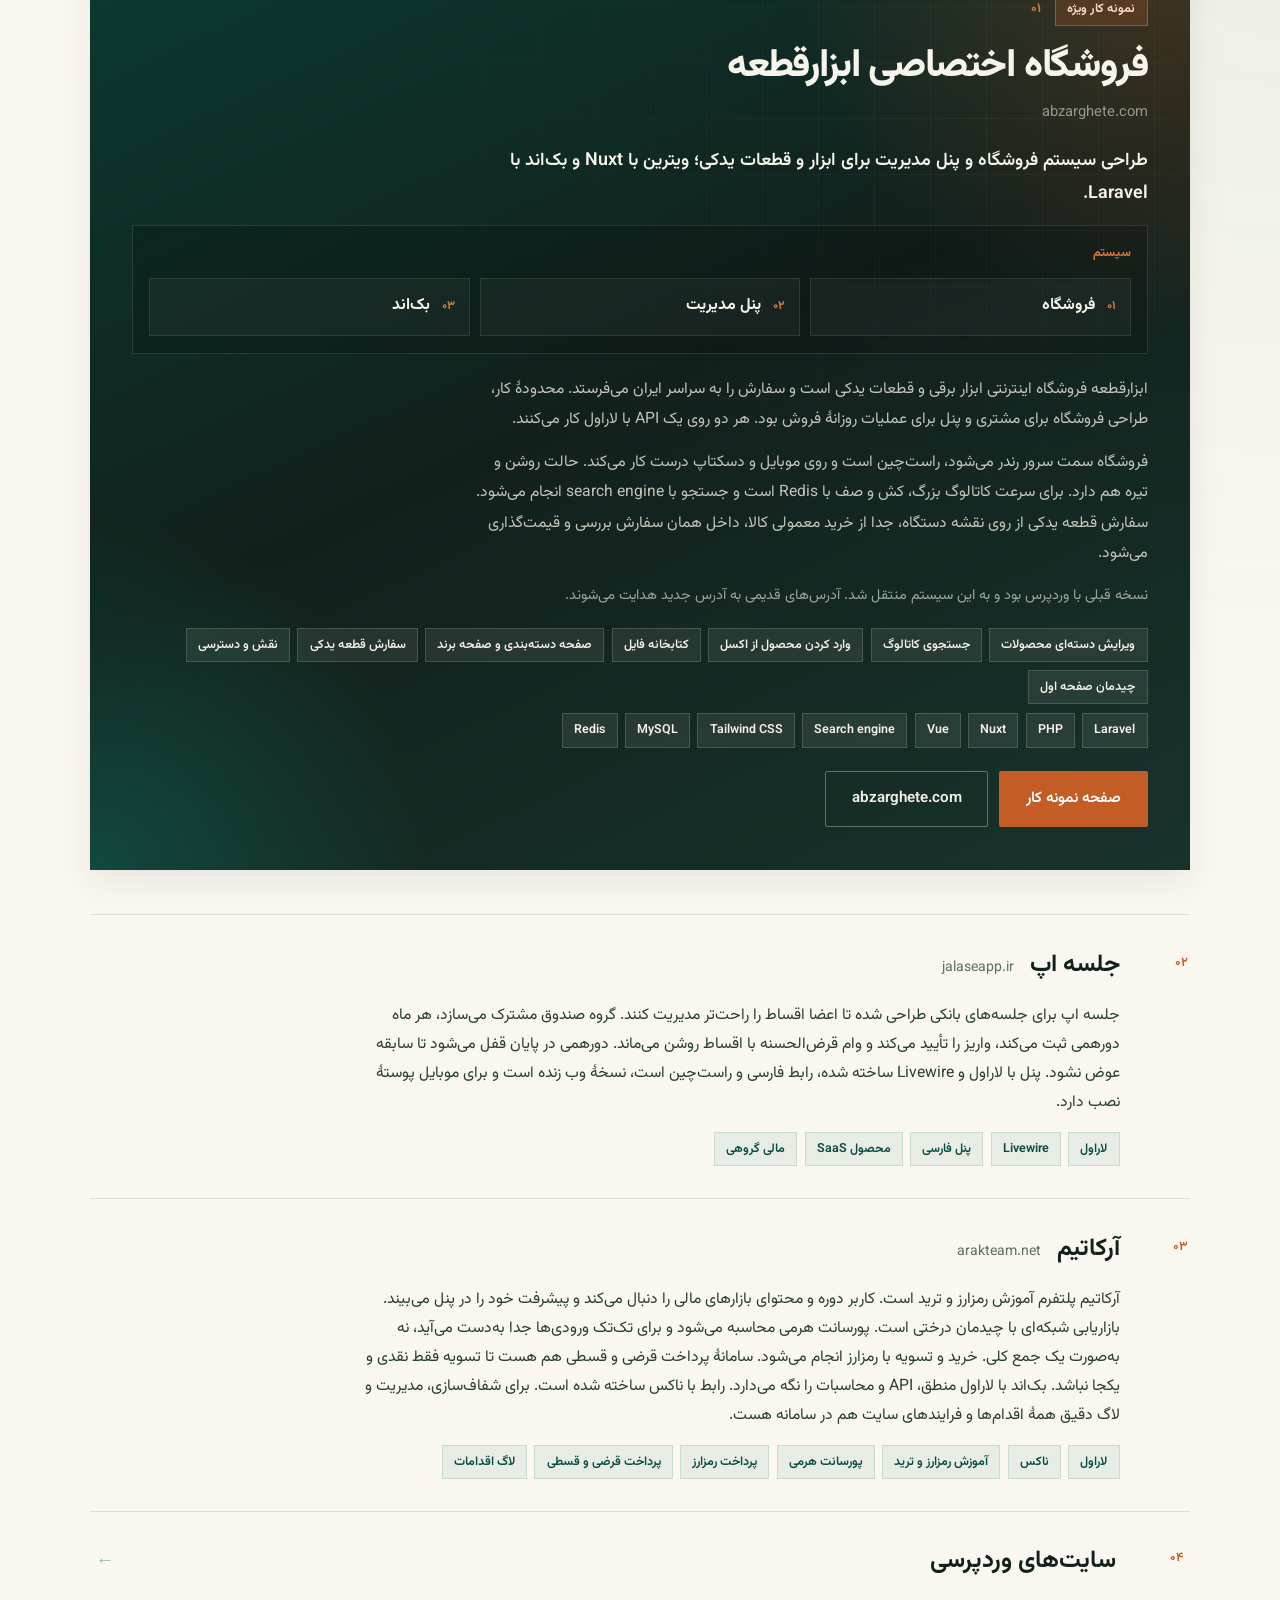
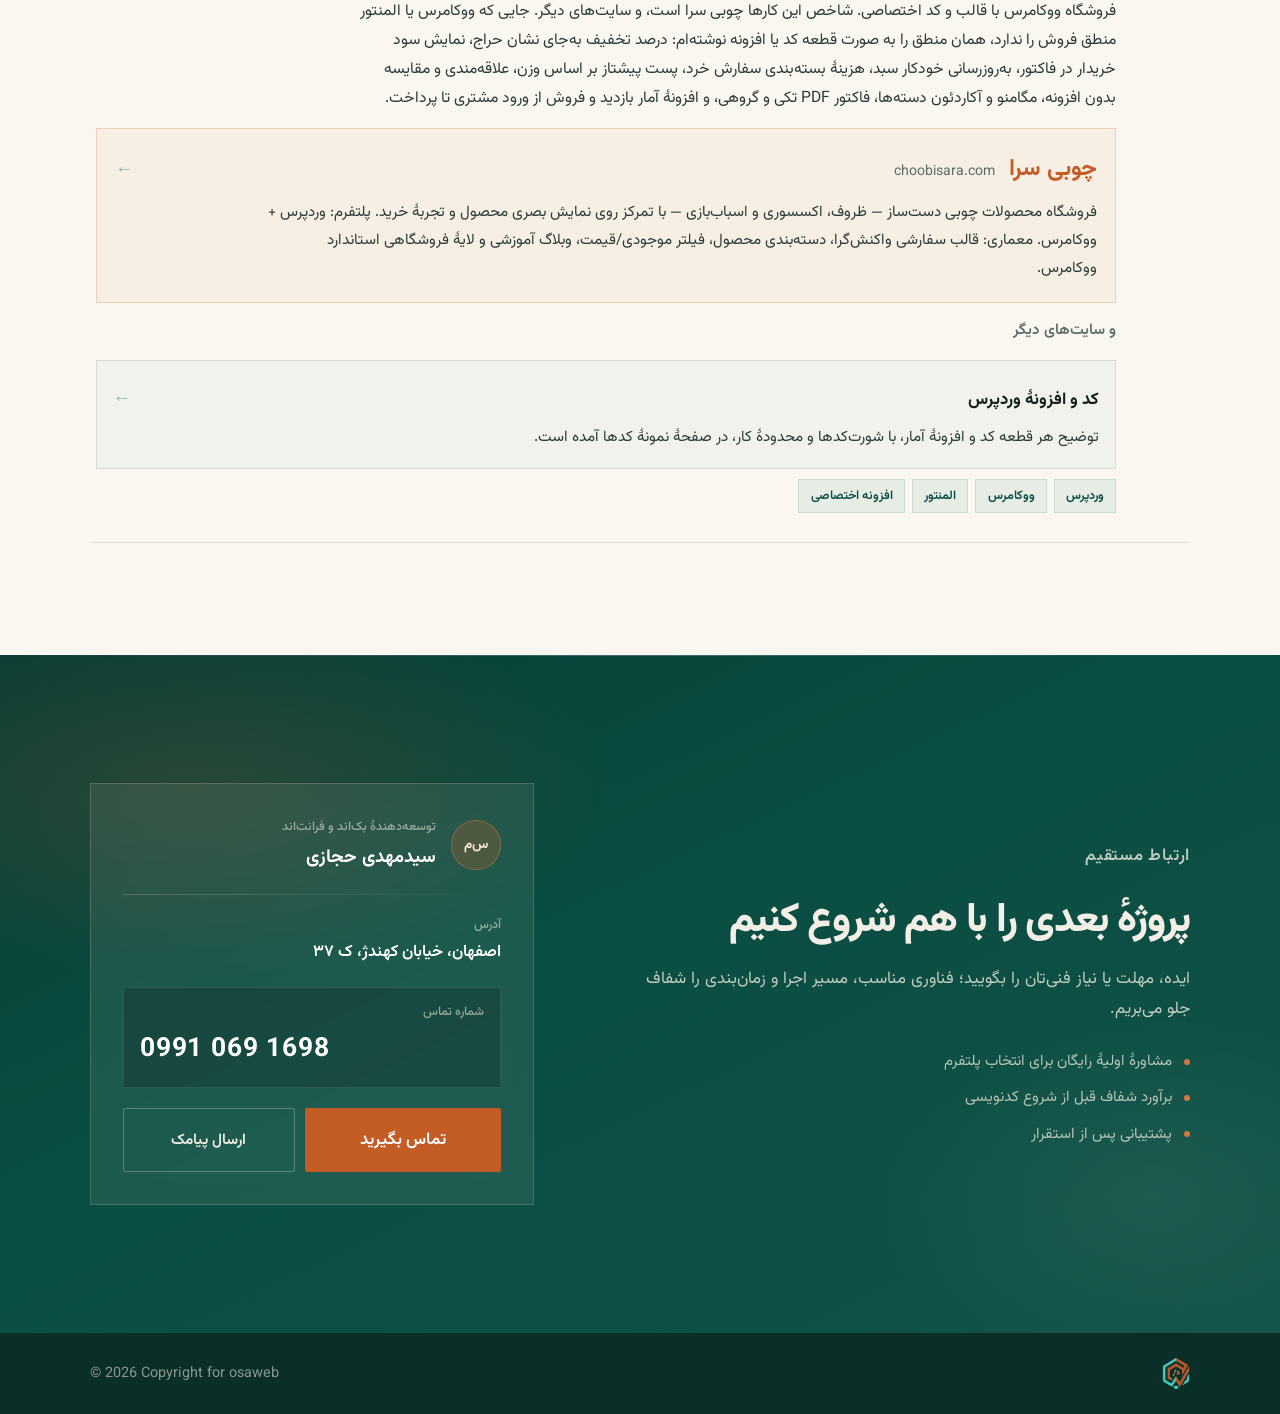
==== commit 1e3eea28: "Keep the footer copyright in English so the year stays in order. Co-authored-by: Cursor <cursoragent" ====
--- a/index.html
+++ b/index.html
@@ -484,7 +484,7 @@
   <footer class="site-footer">
     <div class="container footer-inner">
       <span class="footer-brand"><img src="/images/logo-on-dark.png" alt="اوسا وب" width="354" height="408"></span>
-      <span class="footer-copy">© <span id="year"></span> سیدمهدی حجازی</span>
+      <span class="footer-copy" dir="ltr">© <span id="year"></span> Copyright for osaweb</span>
     </div>
   </footer>
 
--- a/styles.css
+++ b/styles.css
@@ -1791,6 +1791,11 @@
   max-width: none;
 }
 
+.footer-copy {
+  direction: ltr;
+  unicode-bidi: isolate;
+}
+
 /* Reveal animation */
 .reveal {
   opacity: 0;
